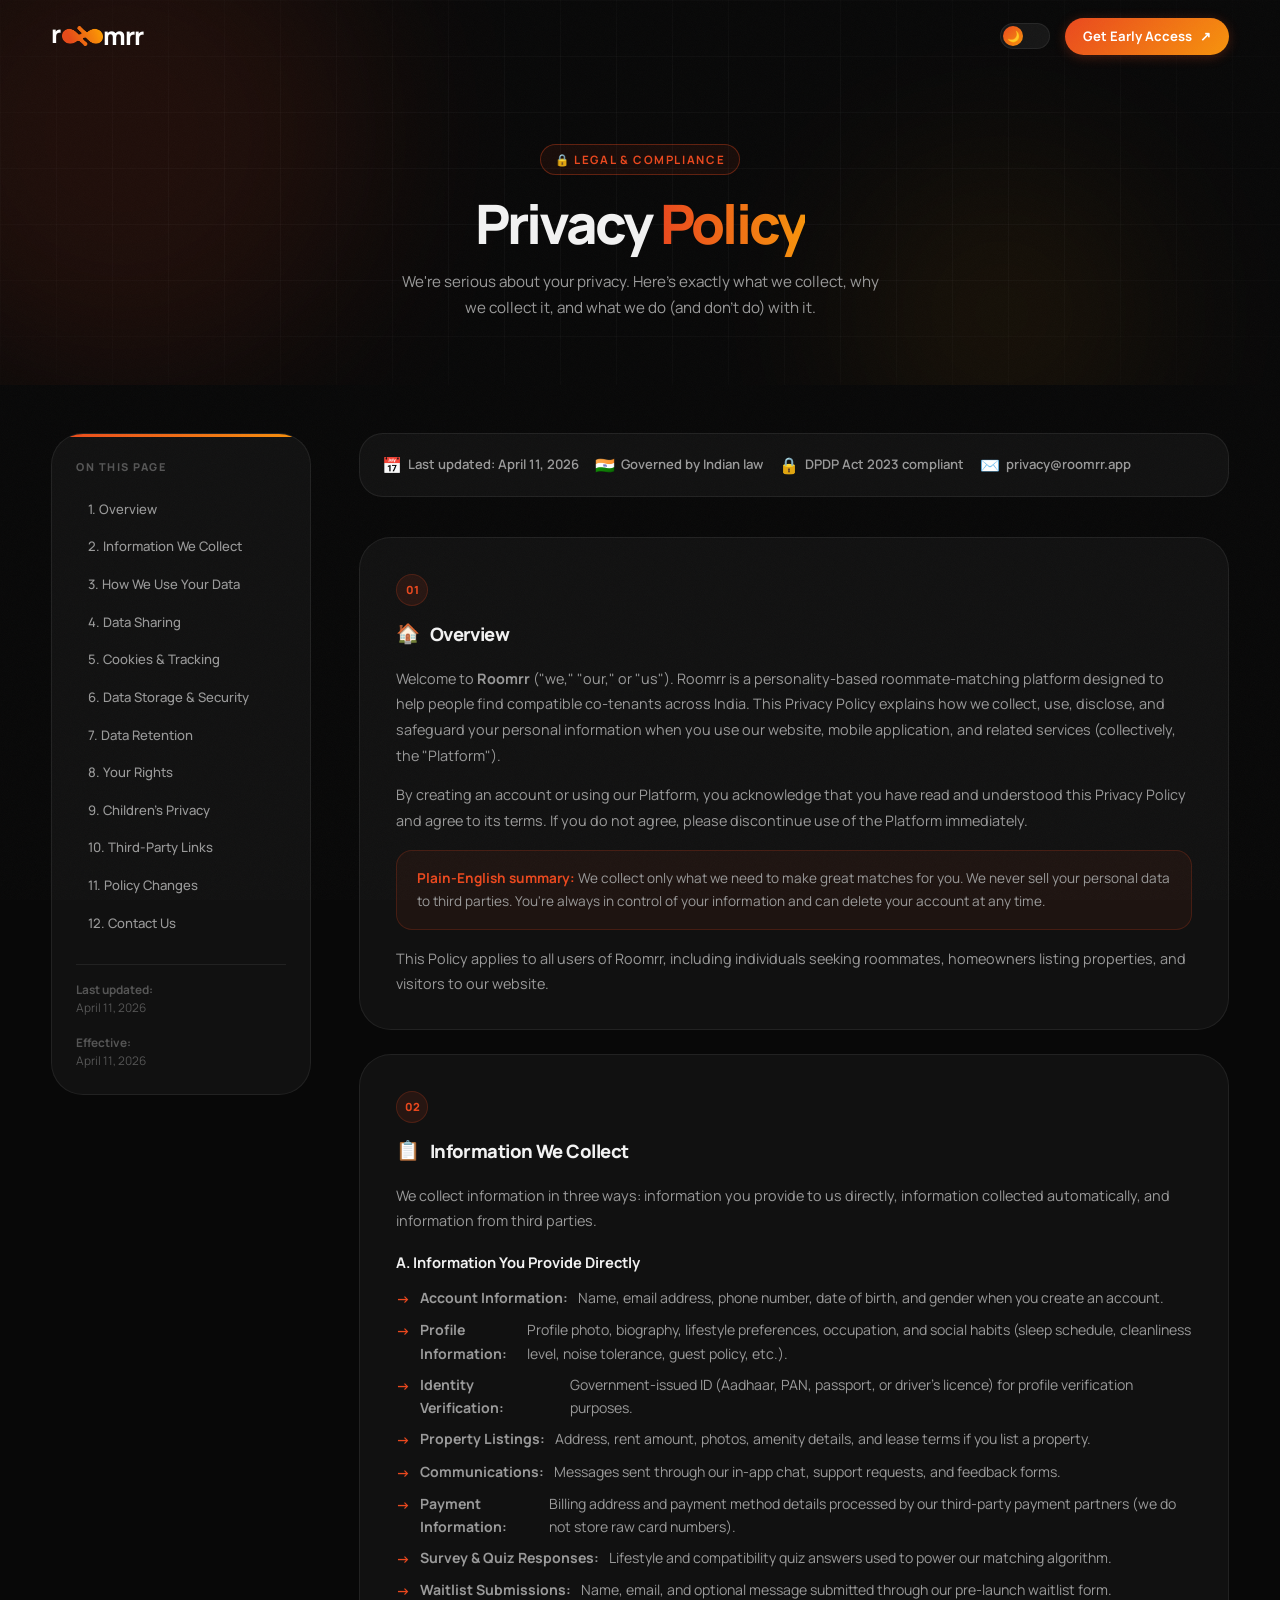
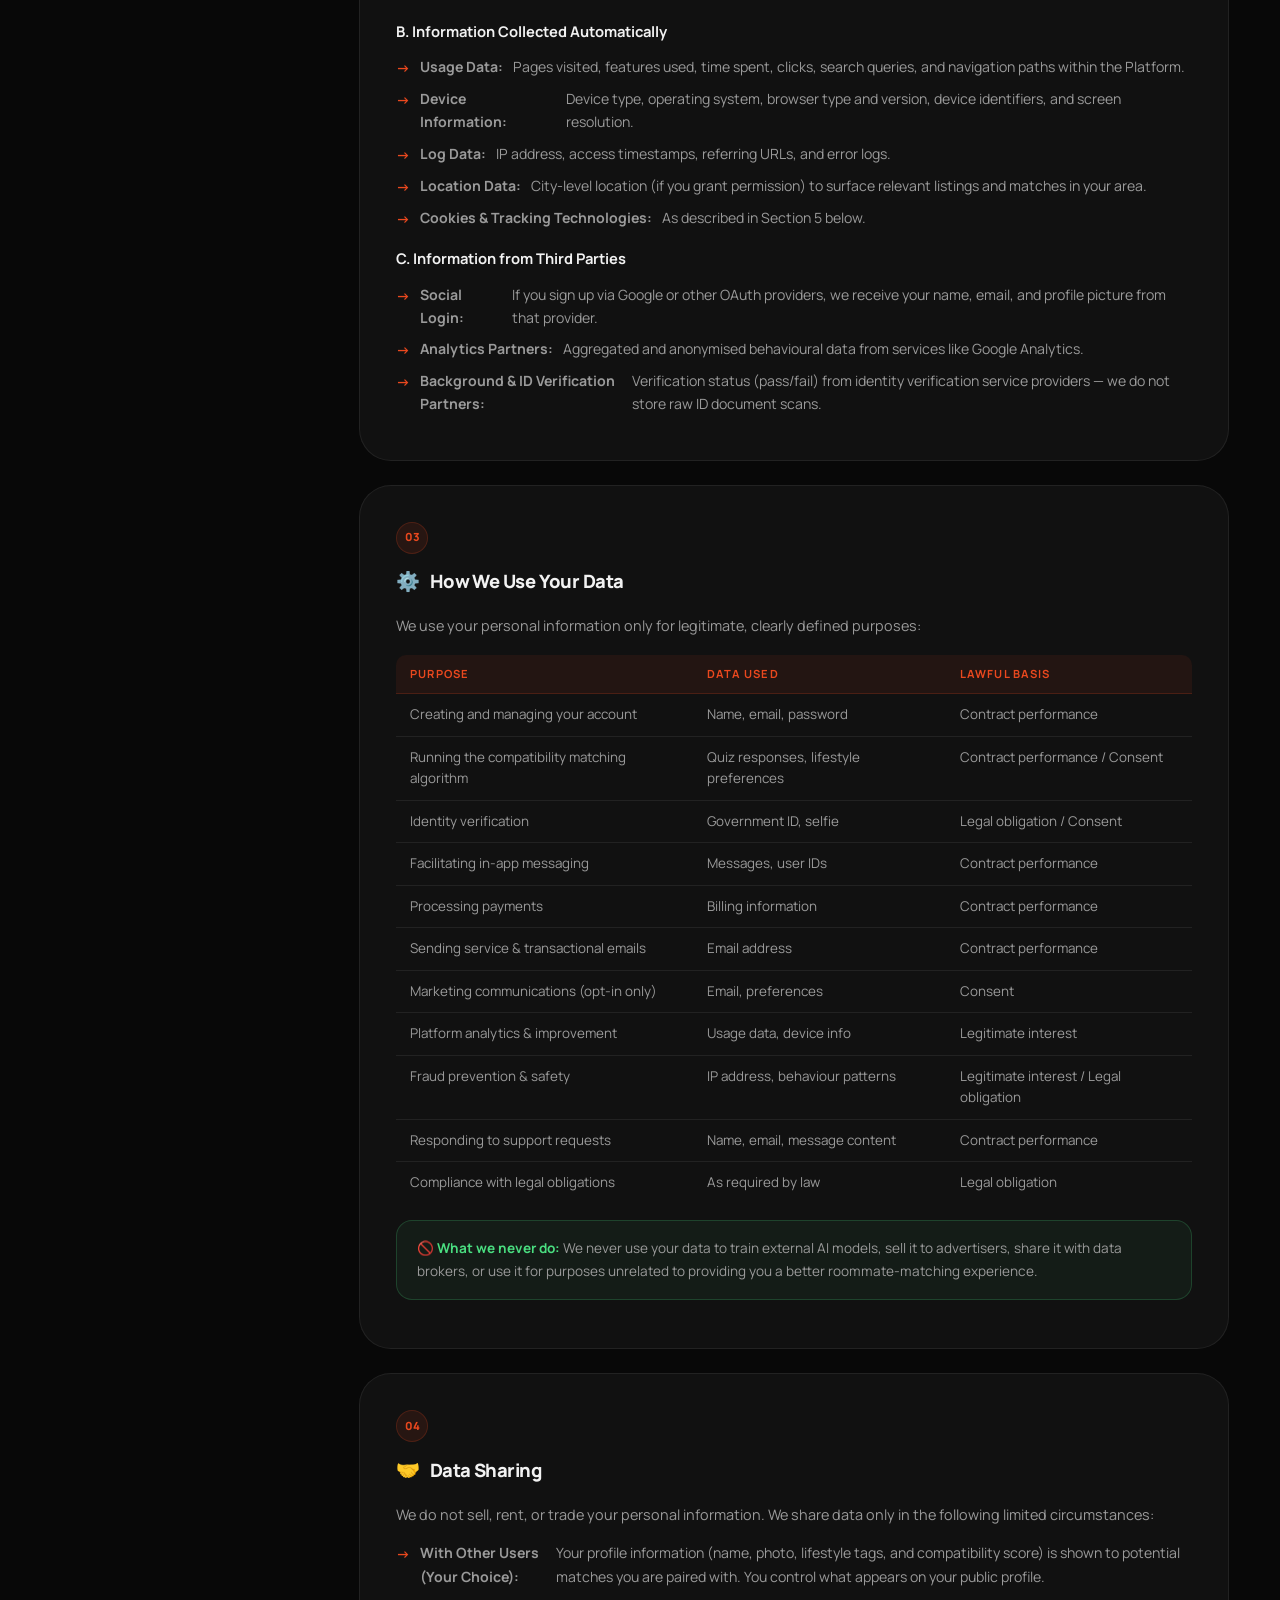
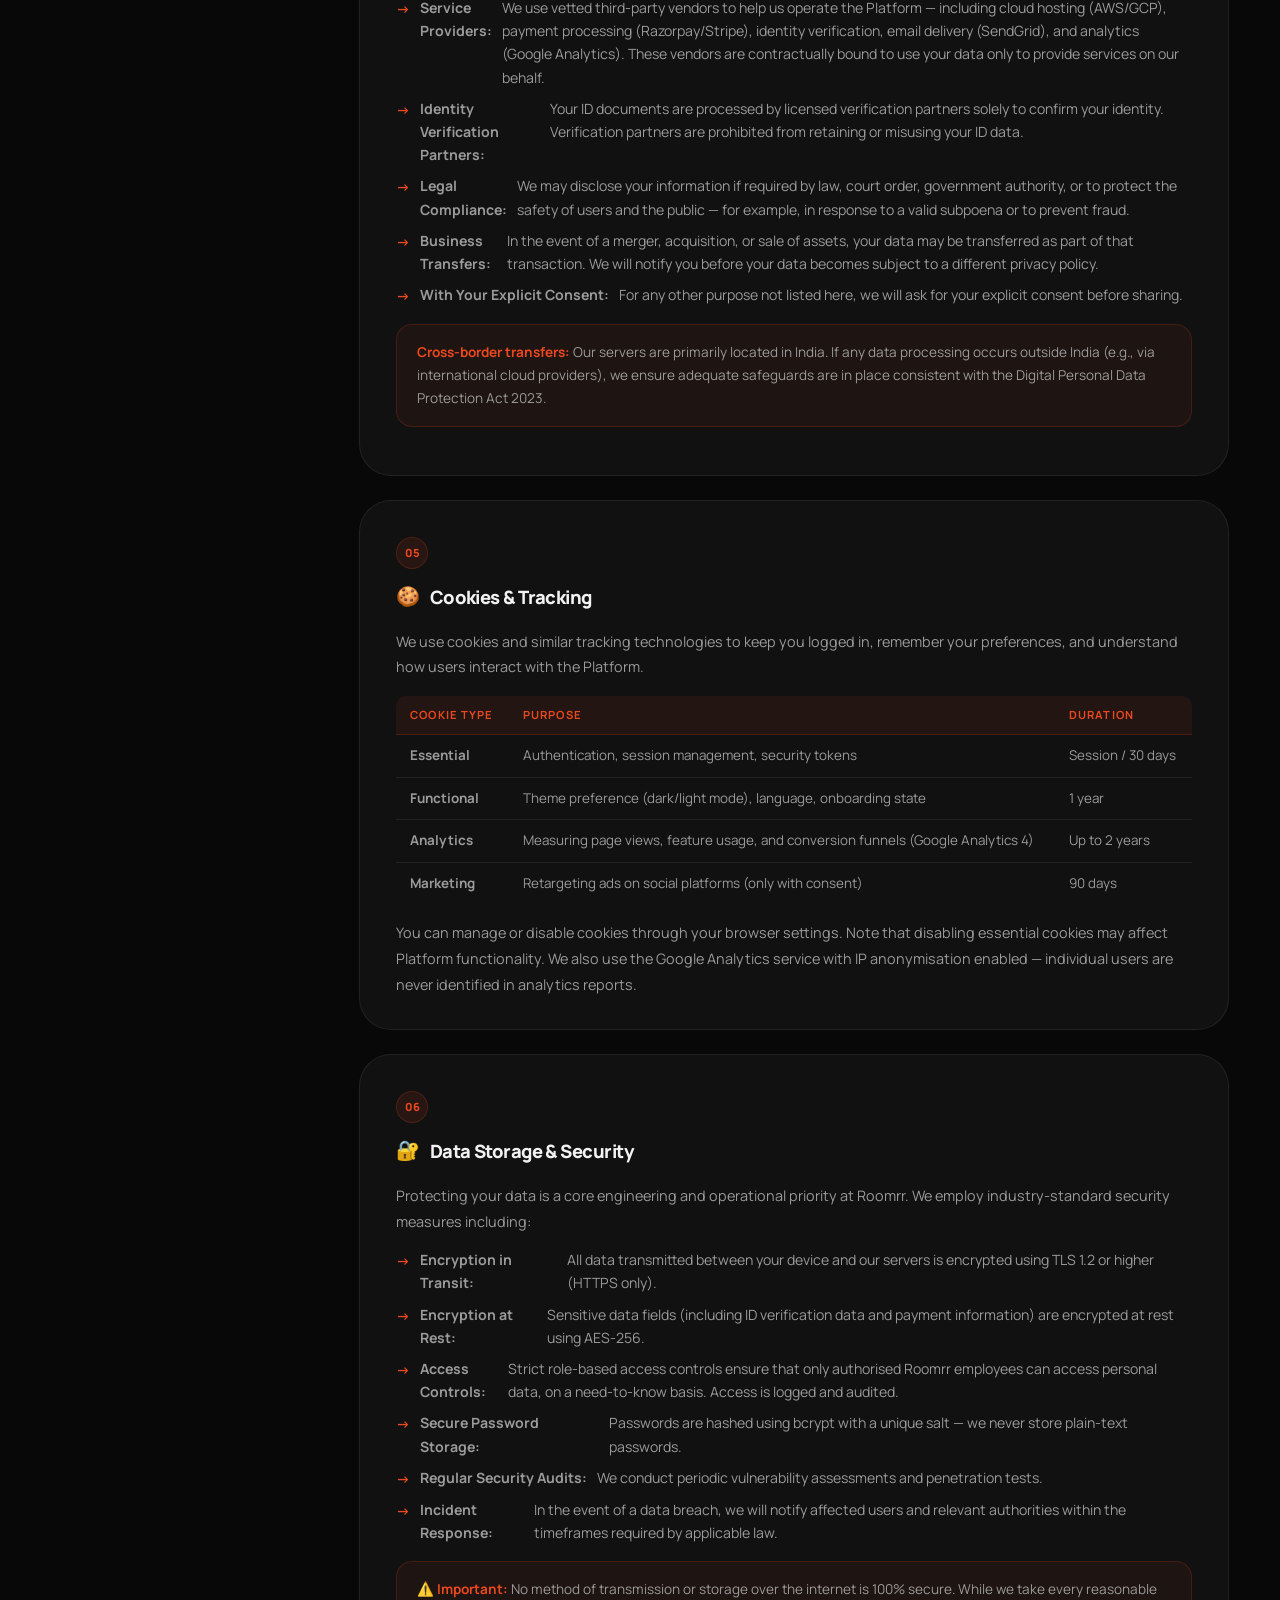
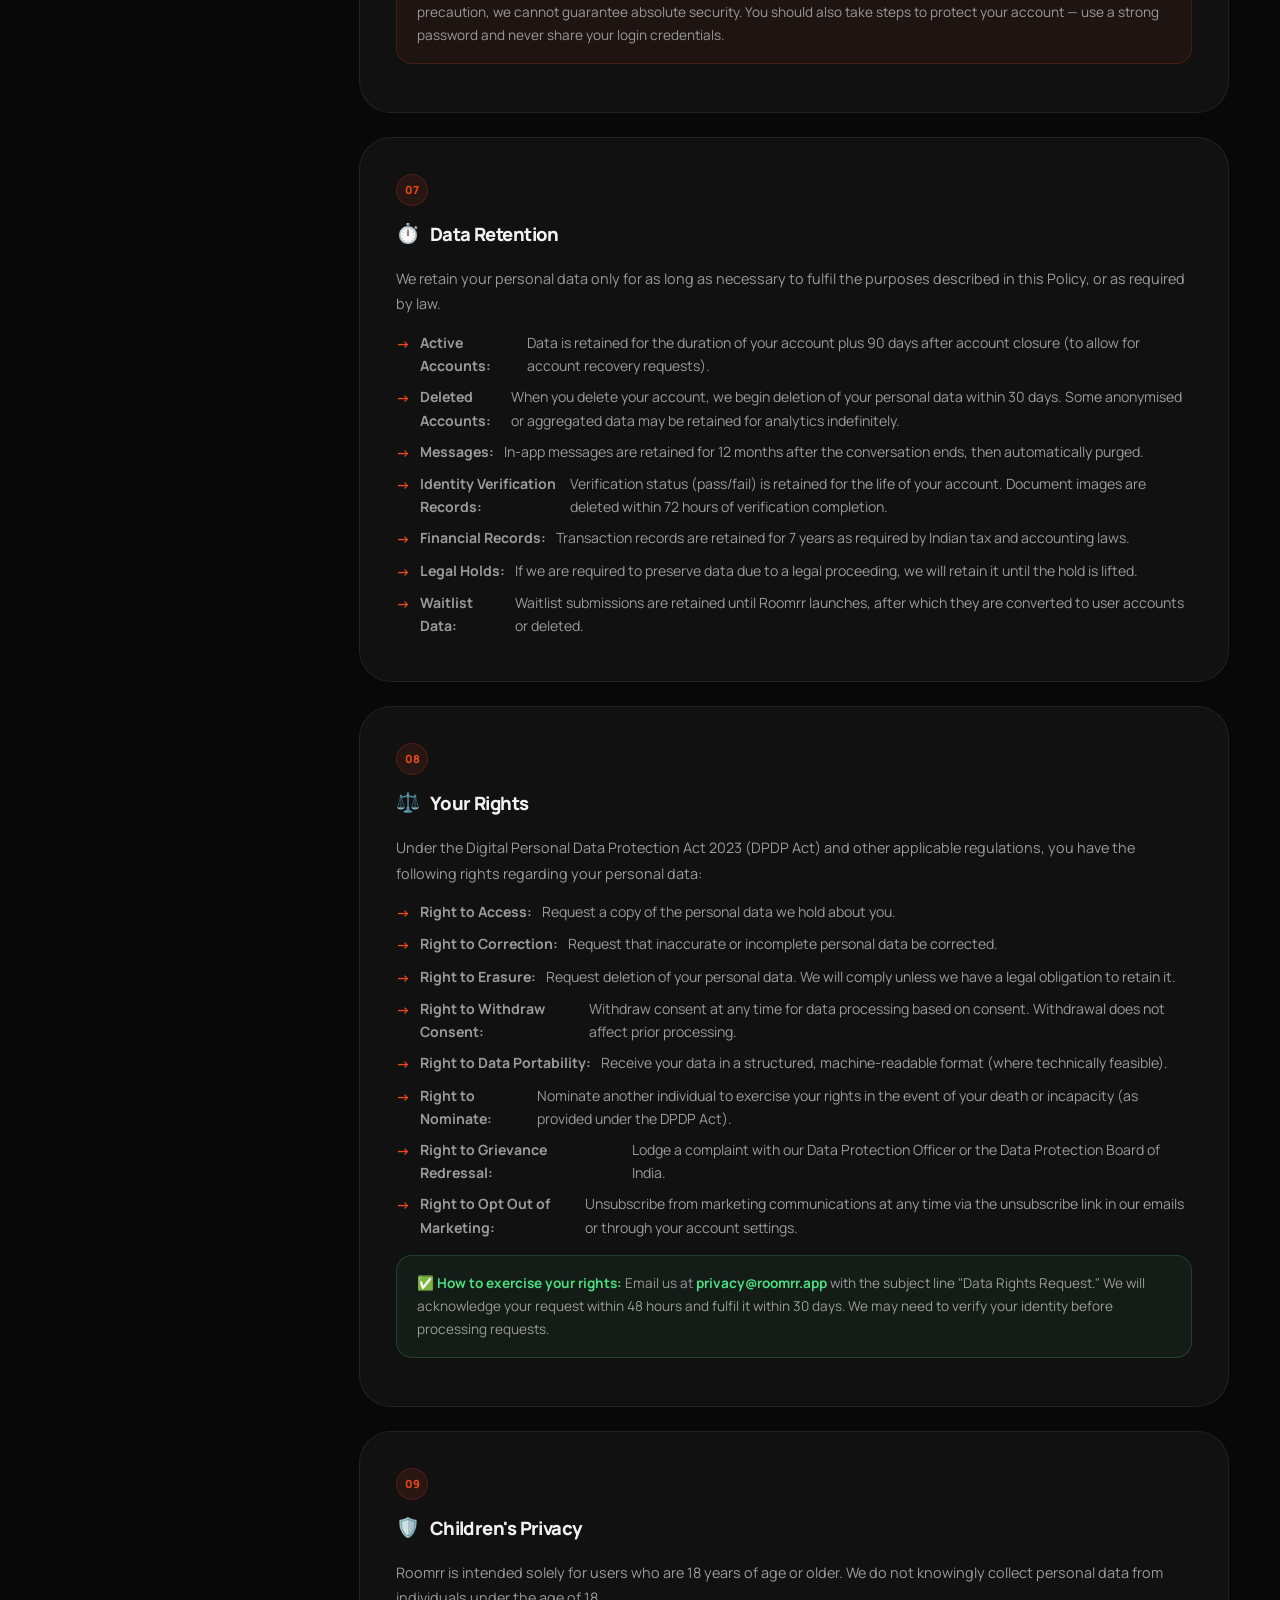
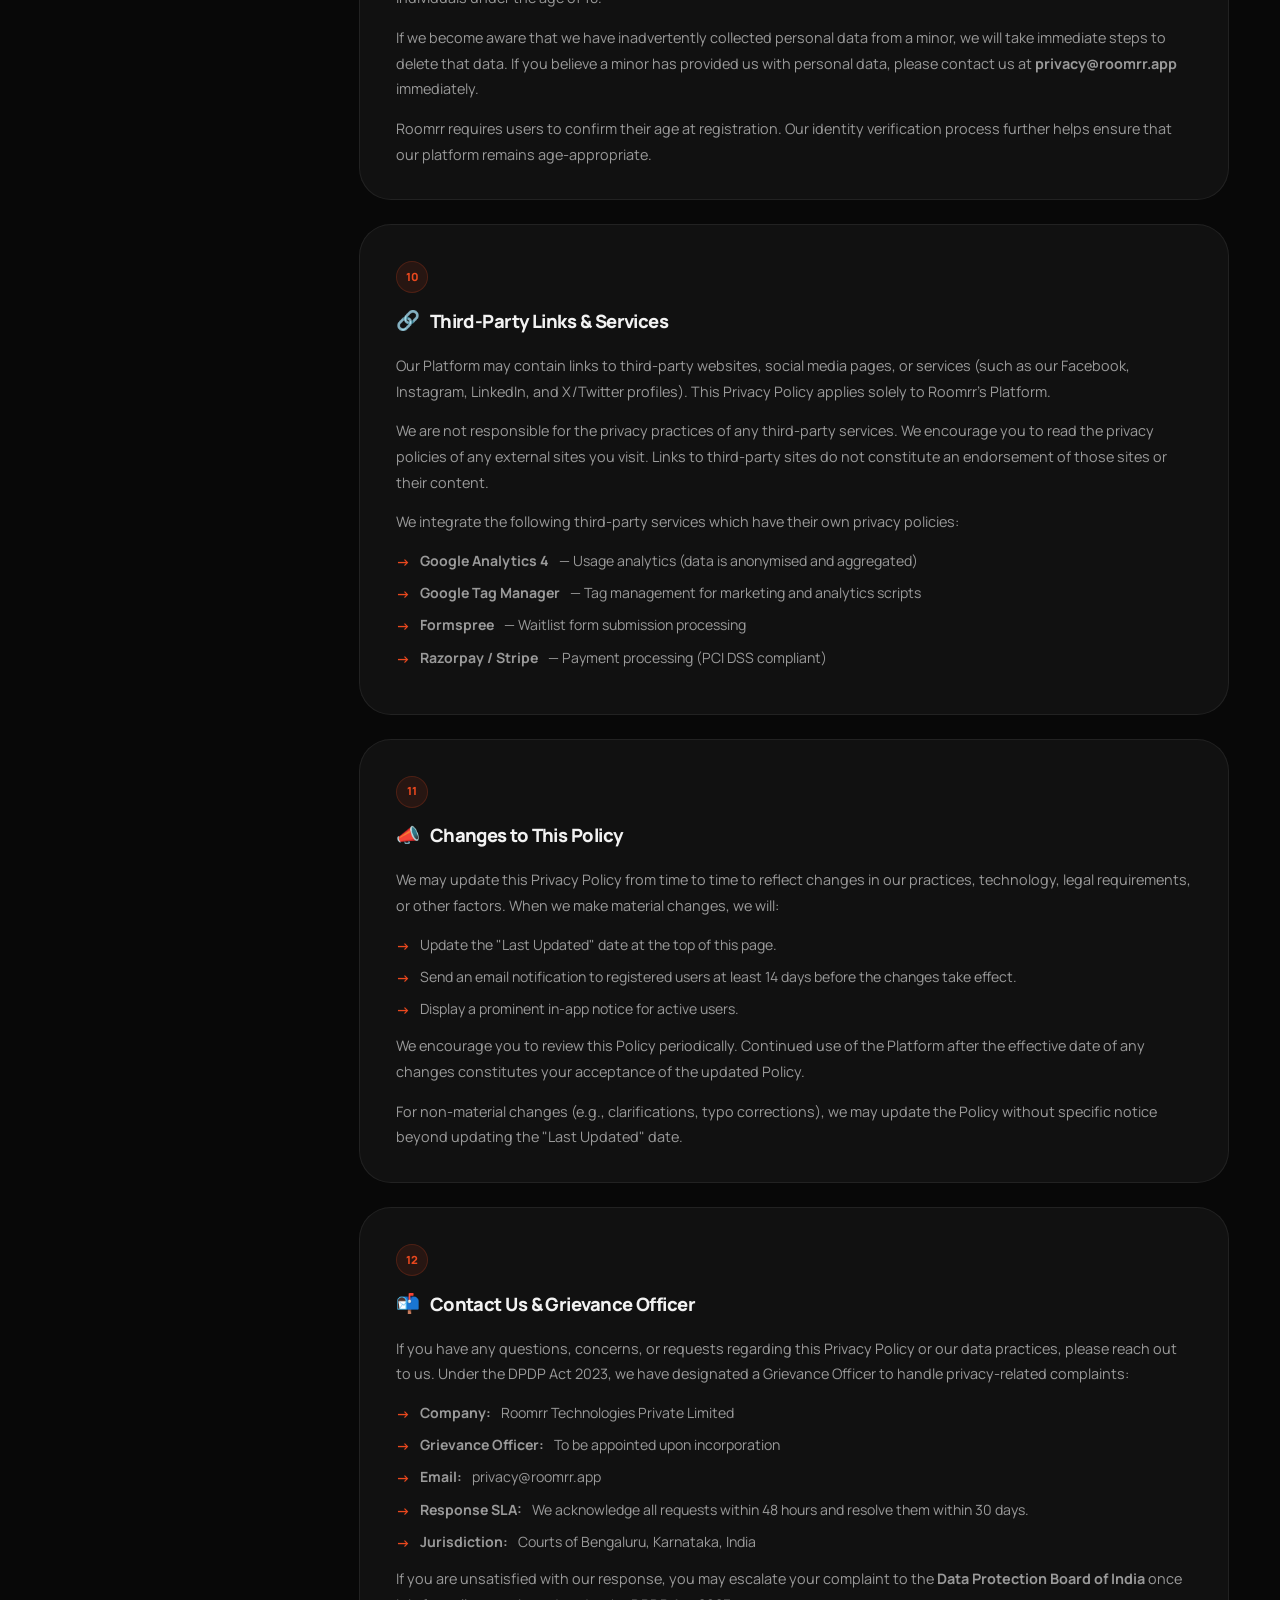
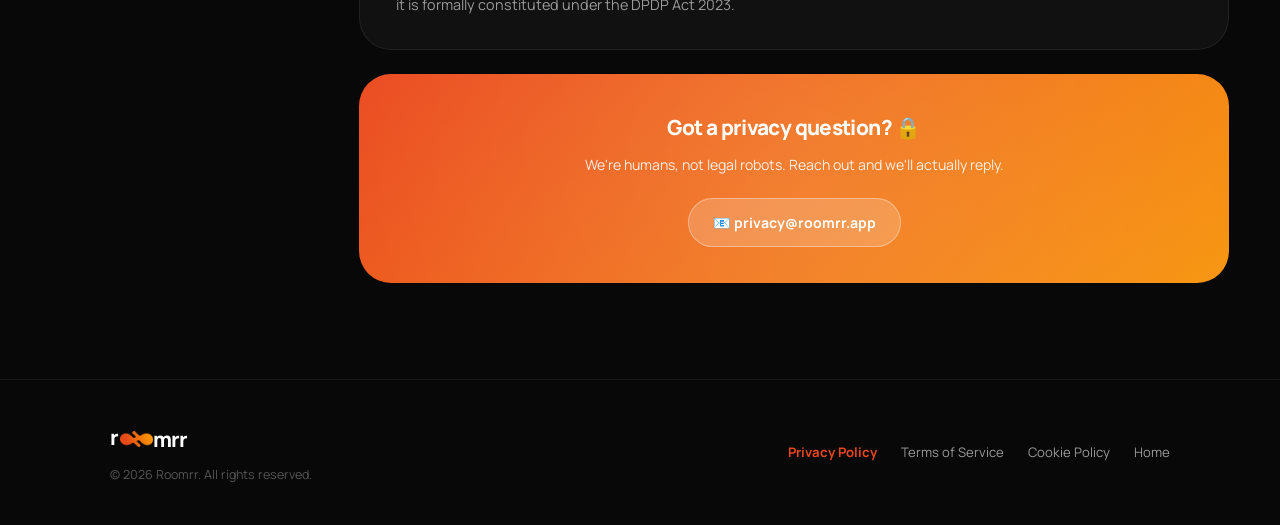
==== privacy_policy.html @ d9765a83 "Added roomrr and added privacy policy" ====
<!DOCTYPE html>
<html lang="en" data-theme="dark">

<head>
  <meta charset="UTF-8" />
  <meta name="viewport" content="width=device-width, initial-scale=1.0" />
  <title>Privacy Policy — Roomrr</title>
  <meta name="description" content="Roomrr's Privacy Policy — how we collect, use, and protect your data." />
  <style>
    @import url('https://fonts.googleapis.com/css2?family=Manrope:wght@200..800&display=swap');

    :root {
      --orange: #ea481e;
      --yellow: #f7940c;
      --black: #010101;
      --green: #4ade80;
      --red: #ef4444;
      --grad-brand: linear-gradient(135deg, var(--orange), var(--yellow));
      --grad-brand-text: linear-gradient(90deg, var(--orange), var(--yellow));
      --radius-sm: 10px;
      --radius-md: 16px;
      --radius-lg: 24px;
      --radius-xl: 32px;
      --radius-full: 9999px;
      --transition: 0.28s cubic-bezier(0.4, 0, 0.2, 1);
      --transition-spring: 0.5s cubic-bezier(0.34, 1.56, 0.64, 1);
      --font: 'Manrope', sans-serif;
    }

    [data-theme="dark"] {
      --bg: #080808;
      --bg-2: #0e0e0e;
      --bg-3: #161616;
      --bg-card: #111111;
      --border: rgba(255,255,255,0.07);
      --border-hover: rgba(255,255,255,0.16);
      --text: #f2f2f2;
      --text-2: #9a9a9a;
      --text-3: #555555;
      --nav-bg: rgba(8,8,8,0.88);
      --glow-orange: rgba(234,72,30,0.28);
    }

    [data-theme="light"] {
      --bg: #f9f8f6;
      --bg-2: #f3f2ef;
      --bg-3: #eceae5;
      --bg-card: #ffffff;
      --border: rgba(0,0,0,0.07);
      --border-hover: rgba(0,0,0,0.18);
      --text: #0a0a0a;
      --text-2: #5a5a5a;
      --text-3: #999999;
      --nav-bg: rgba(249,248,246,0.92);
      --glow-orange: rgba(234,72,30,0.12);
    }

    *, *::before, *::after { box-sizing: border-box; margin: 0; padding: 0; }
    html { scroll-behavior: smooth; font-size: 16px; }

    body {
      font-family: var(--font);
      background: var(--bg);
      color: var(--text);
      line-height: 1.65;
      overflow-x: hidden;
      transition: background 0.55s, color 0.55s;
    }

    a { text-decoration: none; color: inherit; }
    ul { list-style: none; }

    /* NOISE */
    .noise-overlay {
      position: fixed; inset: 0; z-index: 99999; pointer-events: none; opacity: 0.028;
      background-image: url("data:image/svg+xml,%3Csvg viewBox='0 0 256 256' xmlns='http://www.w3.org/2000/svg'%3E%3Cfilter id='noise'%3E%3CfeTurbulence type='fractalNoise' baseFrequency='0.85' numOctaves='4' stitchTiles='stitch'/%3E%3C/filter%3E%3Crect width='100%25' height='100%25' filter='url(%23noise)'/%3E%3C/svg%3E");
      background-size: 180px 180px;
    }

    /* SCROLL PROGRESS */
    .scroll-progress {
      position: fixed; top: 0; left: 0; height: 2.5px; width: 0%;
      background: var(--grad-brand); z-index: 99998; border-radius: 0 2px 2px 0;
      transition: width 0.08s linear; box-shadow: 0 0 8px var(--orange);
    }

    /* NAV */
    .navbar {
      position: fixed; top: 0; left: 0; right: 0; z-index: 1000;
      padding: 1.1rem 0;
      transition: background var(--transition), backdrop-filter var(--transition), box-shadow var(--transition), padding var(--transition);
    }
    .navbar.scrolled {
      background: var(--nav-bg);
      backdrop-filter: blur(24px) saturate(180%);
      -webkit-backdrop-filter: blur(24px) saturate(180%);
      box-shadow: 0 1px 0 var(--border);
      padding: 0.7rem 0;
    }
    .nav-inner {
      width: min(1200px, 92%); margin: 0 auto;
      display: flex; align-items: center; gap: 2rem;
    }
    .nav-logo {
      display: inline-flex; align-items: center; gap: 0;
      text-decoration: none; margin-right: auto;
    }
    .logo-letter {
      font-family: var(--font); font-size: 1.55rem; font-weight: 800;
      letter-spacing: -0.04em; color: #ffffff; line-height: 1;
    }
    [data-theme="light"] .logo-letter { color: var(--black); }
    .logo-img { height: 1.25rem; width: auto; display: block; object-fit: contain; margin-top: -1px; }

    .nav-actions { display: flex; align-items: center; gap: 0.9rem; }

    .theme-toggle { position: relative; cursor: pointer; }
    .theme-toggle input { position: absolute; opacity: 0; width: 0; height: 0; }
    .toggle-track {
      display: flex; align-items: center; width: 50px; height: 26px;
      background: var(--bg-3); border: 1px solid var(--border);
      border-radius: var(--radius-full); padding: 2px; cursor: pointer;
      transition: background var(--transition);
    }
    .toggle-thumb {
      width: 20px; height: 20px; background: var(--grad-brand); border-radius: 50%;
      display: flex; align-items: center; justify-content: center;
      font-size: 0.65rem; transition: transform var(--transition-spring);
      position: relative; overflow: hidden;
    }
    .toggle-icon { position: absolute; transition: opacity var(--transition), transform var(--transition); }
    .toggle-icon.moon { opacity: 1; transform: scale(1); }
    .toggle-icon.sun { opacity: 0; transform: scale(0.5); }
    input:checked ~ .toggle-track .toggle-thumb { transform: translateX(24px); }
    input:checked ~ .toggle-track .toggle-icon.moon { opacity: 0; transform: scale(0.5); }
    input:checked ~ .toggle-track .toggle-icon.sun { opacity: 1; transform: scale(1); }

    .btn {
      display: inline-flex; align-items: center; gap: 8px;
      font-family: var(--font); font-size: 0.82rem; font-weight: 700;
      padding: 8px 18px; border-radius: var(--radius-full); border: none; outline: none;
      transition: transform var(--transition-spring), box-shadow var(--transition);
      white-space: nowrap; cursor: pointer;
    }
    .btn-primary {
      background: var(--grad-brand); color: #fff;
      box-shadow: 0 2px 12px var(--glow-orange);
    }
    .btn-primary:hover { transform: translateY(-1px); box-shadow: 0 4px 20px var(--glow-orange); }

    /* HERO BANNER */
    .policy-hero {
      min-height: 260px;
      display: flex; flex-direction: column; align-items: center; justify-content: center;
      text-align: center; padding: 9rem 5% 4rem;
      position: relative; overflow: hidden;
    }
    .policy-hero-bg {
      position: absolute; inset: 0; pointer-events: none; z-index: 0;
    }
    .mesh-blob {
      position: absolute; border-radius: 50%; filter: blur(90px);
    }
    .blob-1 {
      width: 500px; height: 500px; background: var(--orange); opacity: 0.1;
      top: -30%; left: -10%; animation: blobPulse 9s ease-in-out infinite;
    }
    .blob-2 {
      width: 300px; height: 300px; background: var(--yellow); opacity: 0.07;
      bottom: -20%; right: 10%; animation: blobPulse 11s ease-in-out infinite reverse;
    }
    .grid-overlay {
      position: absolute; inset: 0;
      background-image: linear-gradient(var(--border) 1px, transparent 1px),
                        linear-gradient(90deg, var(--border) 1px, transparent 1px);
      background-size: 56px 56px; opacity: 0.4;
      mask-image: radial-gradient(ellipse 80% 80% at 50% 50%, black 40%, transparent 100%);
    }
    @keyframes blobPulse {
      0%,100% { transform: scale(1) translate(0,0); }
      35% { transform: scale(1.08) translate(18px,-18px); }
      68% { transform: scale(0.94) translate(-12px,14px); }
    }
    .policy-hero-label {
      display: inline-flex; align-items: center; gap: 6px;
      font-size: 0.72rem; font-weight: 700; text-transform: uppercase; letter-spacing: 0.14em;
      color: var(--orange); border: 1px solid rgba(234,72,30,0.35);
      background: rgba(234,72,30,0.07); padding: 5px 14px;
      border-radius: var(--radius-full); margin-bottom: 1.2rem;
      position: relative; z-index: 1;
      animation: fadeUp 0.6s ease both;
    }
    .policy-hero h1 {
      font-size: clamp(2rem, 5vw, 3.4rem); font-weight: 800;
      letter-spacing: -0.05em; line-height: 1.08;
      position: relative; z-index: 1;
      animation: fadeUp 0.6s 0.1s ease both;
    }
    .gradient-text {
      background: var(--grad-brand-text);
      -webkit-background-clip: text; -webkit-text-fill-color: transparent; background-clip: text;
    }
    .policy-hero p {
      font-size: 0.95rem; color: var(--text-2); margin-top: 1rem; max-width: 480px;
      line-height: 1.7; position: relative; z-index: 1;
      animation: fadeUp 0.6s 0.2s ease both;
    }
    @keyframes fadeUp {
      from { opacity: 0; transform: translateY(24px); }
      to { opacity: 1; transform: translateY(0); }
    }

    /* MAIN LAYOUT */
    .policy-layout {
      width: min(1200px, 92%); margin: 0 auto;
      display: grid; grid-template-columns: 260px 1fr; gap: 3rem;
      padding: 3rem 0 6rem; align-items: start;
    }

    /* SIDEBAR TOC */
    .toc {
      position: sticky; top: 100px;
      background: var(--bg-card); border: 1px solid var(--border);
      border-radius: var(--radius-xl); padding: 24px;
      overflow: hidden;
    }
    .toc::before {
      content: ''; position: absolute; top: 0; left: 0; right: 0; height: 3px;
      background: var(--grad-brand);
    }
    .toc-title {
      font-size: 0.68rem; font-weight: 800; text-transform: uppercase;
      letter-spacing: 0.14em; color: var(--text-3); margin-bottom: 1rem;
    }
    .toc ul { display: flex; flex-direction: column; gap: 2px; }
    .toc a {
      display: block; font-size: 0.82rem; font-weight: 500; color: var(--text-2);
      padding: 7px 10px; border-radius: var(--radius-sm);
      transition: background var(--transition), color var(--transition), padding-left var(--transition);
      border-left: 2px solid transparent;
    }
    .toc a:hover, .toc a.active {
      background: rgba(234,72,30,0.07); color: var(--orange);
      border-left-color: var(--orange); padding-left: 14px;
    }
    .toc-footer {
      margin-top: 1.4rem; padding-top: 1rem; border-top: 1px solid var(--border);
      font-size: 0.74rem; color: var(--text-3); line-height: 1.5;
    }

    /* CONTENT AREA */
    .policy-content { min-width: 0; }

    /* Info Bar */
    .info-bar {
      display: flex; flex-wrap: wrap; gap: 1rem;
      background: var(--bg-card); border: 1px solid var(--border);
      border-radius: var(--radius-lg); padding: 18px 22px;
      margin-bottom: 2.5rem; font-size: 0.82rem; color: var(--text-2);
    }
    .info-chip {
      display: flex; align-items: center; gap: 6px; font-weight: 600;
    }
    .info-chip span:first-child { font-size: 1rem; }

    /* Sections */
    .policy-section {
      background: var(--bg-card); border: 1px solid var(--border);
      border-radius: var(--radius-xl); padding: 36px 36px 32px;
      margin-bottom: 1.5rem; position: relative; overflow: hidden;
      transition: border-color var(--transition), box-shadow var(--transition);
    }
    .policy-section:hover {
      border-color: var(--border-hover);
      box-shadow: 0 8px 32px rgba(0,0,0,0.1);
    }
    .policy-section::before {
      content: ''; position: absolute; top: 0; left: 0; width: 3px; bottom: 0;
      background: var(--grad-brand); border-radius: 0 2px 2px 0; opacity: 0;
      transition: opacity var(--transition);
    }
    .policy-section:hover::before { opacity: 1; }

    .section-num {
      display: inline-flex; align-items: center; justify-content: center;
      width: 32px; height: 32px; border-radius: 50%;
      background: rgba(234,72,30,0.1); border: 1px solid rgba(234,72,30,0.2);
      font-size: 0.7rem; font-weight: 800; color: var(--orange);
      margin-bottom: 12px;
    }
    .policy-section h2 {
      font-size: 1.15rem; font-weight: 800; letter-spacing: -0.03em;
      margin-bottom: 16px; display: flex; align-items: center; gap: 10px;
    }
    .section-icon { font-size: 1.2rem; }

    .policy-section p {
      font-size: 0.9rem; color: var(--text-2); line-height: 1.78; margin-bottom: 14px;
    }
    .policy-section p:last-child { margin-bottom: 0; }

    .policy-list {
      list-style: none; display: flex; flex-direction: column; gap: 8px;
      margin: 12px 0; padding-left: 0;
    }
    .policy-list li {
      display: flex; align-items: flex-start; gap: 10px;
      font-size: 0.88rem; color: var(--text-2); line-height: 1.65;
    }
    .policy-list li::before {
      content: '→'; color: var(--orange); font-weight: 700;
      flex-shrink: 0; margin-top: 1px;
    }

    .highlight-box {
      background: rgba(234,72,30,0.06); border: 1px solid rgba(234,72,30,0.2);
      border-radius: var(--radius-md); padding: 16px 20px;
      margin: 16px 0; font-size: 0.85rem; color: var(--text-2); line-height: 1.7;
    }
    .highlight-box strong { color: var(--orange); }

    .green-box {
      background: rgba(74,222,128,0.05); border: 1px solid rgba(74,222,128,0.2);
      border-radius: var(--radius-md); padding: 16px 20px;
      margin: 16px 0; font-size: 0.85rem; color: var(--text-2); line-height: 1.7;
    }
    .green-box strong { color: var(--green); }

    .policy-table {
      width: 100%; border-collapse: collapse; margin: 16px 0;
      font-size: 0.84rem;
    }
    .policy-table th {
      background: rgba(234,72,30,0.08); color: var(--orange);
      font-size: 0.7rem; font-weight: 700; text-transform: uppercase;
      letter-spacing: 0.1em; padding: 10px 14px; text-align: left;
      border-bottom: 1px solid rgba(234,72,30,0.2);
    }
    .policy-table th:first-child { border-radius: var(--radius-sm) 0 0 0; }
    .policy-table th:last-child { border-radius: 0 var(--radius-sm) 0 0; }
    .policy-table td {
      padding: 10px 14px; border-bottom: 1px solid var(--border);
      color: var(--text-2); vertical-align: top; line-height: 1.6;
    }
    .policy-table tr:last-child td { border-bottom: none; }
    .policy-table tr:hover td { background: rgba(255,255,255,0.02); }

    /* Contact Card */
    .contact-card {
      background: var(--grad-brand); border-radius: var(--radius-xl);
      padding: 36px; text-align: center; color: #fff; margin-top: 1.5rem;
      position: relative; overflow: hidden;
    }
    .contact-card::before {
      content: ''; position: absolute; inset: -40%;
      background: radial-gradient(circle, rgba(255,255,255,0.12), transparent 70%);
      pointer-events: none;
    }
    .contact-card h3 {
      font-size: 1.3rem; font-weight: 800; letter-spacing: -0.03em;
      margin-bottom: 8px; position: relative; z-index: 1;
    }
    .contact-card p {
      font-size: 0.88rem; opacity: 0.88; margin-bottom: 1.4rem;
      position: relative; z-index: 1;
    }
    .contact-card a {
      display: inline-flex; align-items: center; gap: 8px;
      background: rgba(255,255,255,0.18); border: 1.5px solid rgba(255,255,255,0.35);
      color: #fff; font-weight: 700; font-size: 0.88rem;
      padding: 12px 24px; border-radius: var(--radius-full);
      transition: background var(--transition), transform var(--transition-spring);
      position: relative; z-index: 1;
    }
    .contact-card a:hover { background: rgba(255,255,255,0.28); transform: translateY(-2px); }

    /* FOOTER */
    .footer {
      background: var(--bg); border-top: 1px solid var(--border);
      padding: 2.5rem 5%;
    }
    .footer-inner {
      width: min(1200px, 92%); margin: 0 auto;
      display: flex; justify-content: space-between; align-items: center;
      flex-wrap: wrap; gap: 1rem;
    }
    .footer-logo-wrap { display: flex; align-items: center; gap: 0; }
    .footer-logo-letter {
      font-family: var(--font); font-size: 1.3rem; font-weight: 800;
      letter-spacing: -0.04em; color: #fff;
    }
    [data-theme="light"] .footer-logo-letter { color: var(--black); }
    .footer-logo-img { height: 1rem; width: auto; display: block; object-fit: contain; margin-top: -1px; }
    .footer-copy { font-size: 0.78rem; color: var(--text-3); }
    .footer-links-row { display: flex; gap: 1.5rem; }
    .footer-links-row a { font-size: 0.82rem; color: var(--text-2); transition: color var(--transition); }
    .footer-links-row a:hover { color: var(--orange); }
    .footer-links-row a.active { color: var(--orange); font-weight: 700; }

    /* BACK TO TOP */
    .back-to-top {
      position: fixed; bottom: 2rem; right: 2rem; width: 48px; height: 48px;
      border-radius: 50%; background: var(--grad-brand); color: #fff; border: none;
      display: flex; align-items: center; justify-content: center;
      box-shadow: 0 4px 20px rgba(234,72,30,0.28); z-index: 9000; cursor: pointer;
      opacity: 0; visibility: hidden; transform: translateY(12px);
      transition: opacity 0.28s, visibility 0.28s, transform 0.5s cubic-bezier(0.34,1.56,0.64,1), box-shadow 0.28s;
    }
    .back-to-top.visible { opacity: 1; visibility: visible; transform: translateY(0); }
    .back-to-top:hover { box-shadow: 0 8px 32px rgba(234,72,30,0.4); transform: translateY(-3px); }

    /* RESPONSIVE */
    @media (max-width: 900px) {
      .policy-layout { grid-template-columns: 1fr; }
      .toc { position: static; }
    }
    @media (max-width: 600px) {
      .policy-section { padding: 24px 20px; }
      .policy-hero { padding: 8rem 5% 3rem; }
      .footer-inner { flex-direction: column; align-items: flex-start; gap: 0.7rem; }
      .footer-links-row { flex-wrap: wrap; gap: 1rem; }
    }
  </style>
</head>

<body>
  <div class="noise-overlay" aria-hidden="true"></div>
  <div class="scroll-progress" id="scrollProgress"></div>

  <!-- NAVBAR -->
  <nav class="navbar" id="navbar">
    <div class="nav-inner">
      <a href="index.html" class="nav-logo" aria-label="Roomrr home">
        <span class="logo-letter" style="margin-right:2px;margin-bottom:4px">r</span>
        <img src="logo.png" class="logo-img" alt="" aria-hidden="true" />
        <span class="logo-letter">mrr</span>
      </a>
      <div class="nav-actions">
        <label class="theme-toggle" aria-label="Toggle dark/light mode">
          <input type="checkbox" id="themeToggle" />
          <span class="toggle-track">
            <span class="toggle-thumb">
              <span class="toggle-icon moon">🌙</span>
              <span class="toggle-icon sun">☀️</span>
            </span>
          </span>
        </label>
        <a href="index.html#waitlist" class="btn btn-primary">
          <span>Get Early Access</span>
          <span>↗</span>
        </a>
      </div>
    </div>
  </nav>

  <!-- HERO -->
  <section class="policy-hero">
    <div class="policy-hero-bg">
      <div class="mesh-blob blob-1"></div>
      <div class="mesh-blob blob-2"></div>
      <div class="grid-overlay"></div>
    </div>
    <div class="policy-hero-label">🔒 Legal &amp; Compliance</div>
    <h1>Privacy <span class="gradient-text">Policy</span></h1>
    <p>We're serious about your privacy. Here's exactly what we collect, why we collect it, and what we do (and don't do) with it.</p>
  </section>

  <!-- MAIN -->
  <main class="policy-layout">

    <!-- SIDEBAR TOC -->
    <aside class="toc" aria-label="Table of contents">
      <div class="toc-title">On this page</div>
      <ul>
        <li><a href="#overview" class="toc-link">1. Overview</a></li>
        <li><a href="#information-collected" class="toc-link">2. Information We Collect</a></li>
        <li><a href="#how-we-use" class="toc-link">3. How We Use Your Data</a></li>
        <li><a href="#data-sharing" class="toc-link">4. Data Sharing</a></li>
        <li><a href="#cookies" class="toc-link">5. Cookies &amp; Tracking</a></li>
        <li><a href="#data-storage" class="toc-link">6. Data Storage &amp; Security</a></li>
        <li><a href="#retention" class="toc-link">7. Data Retention</a></li>
        <li><a href="#your-rights" class="toc-link">8. Your Rights</a></li>
        <li><a href="#children" class="toc-link">9. Children's Privacy</a></li>
        <li><a href="#third-party" class="toc-link">10. Third-Party Links</a></li>
        <li><a href="#changes" class="toc-link">11. Policy Changes</a></li>
        <li><a href="#contact" class="toc-link">12. Contact Us</a></li>
      </ul>
      <div class="toc-footer">
        <strong>Last updated:</strong><br />April 11, 2026<br /><br />
        <strong>Effective:</strong><br />April 11, 2026
      </div>
    </aside>

    <!-- CONTENT -->
    <div class="policy-content">

      <!-- INFO BAR -->
      <div class="info-bar">
        <div class="info-chip"><span>📅</span><span>Last updated: April 11, 2026</span></div>
        <div class="info-chip"><span>🇮🇳</span><span>Governed by Indian law</span></div>
        <div class="info-chip"><span>🔒</span><span>DPDP Act 2023 compliant</span></div>
        <div class="info-chip"><span>✉️</span><span>privacy@roomrr.app</span></div>
      </div>

      <!-- 1. OVERVIEW -->
      <section class="policy-section" id="overview">
        <div class="section-num">01</div>
        <h2><span class="section-icon">🏠</span> Overview</h2>
        <p>Welcome to <strong>Roomrr</strong> ("we," "our," or "us"). Roomrr is a personality-based roommate-matching platform designed to help people find compatible co-tenants across India. This Privacy Policy explains how we collect, use, disclose, and safeguard your personal information when you use our website, mobile application, and related services (collectively, the "Platform").</p>
        <p>By creating an account or using our Platform, you acknowledge that you have read and understood this Privacy Policy and agree to its terms. If you do not agree, please discontinue use of the Platform immediately.</p>
        <div class="highlight-box">
          <strong>Plain-English summary:</strong> We collect only what we need to make great matches for you. We never sell your personal data to third parties. You're always in control of your information and can delete your account at any time.
        </div>
        <p>This Policy applies to all users of Roomrr, including individuals seeking roommates, homeowners listing properties, and visitors to our website.</p>
      </section>

      <!-- 2. INFORMATION WE COLLECT -->
      <section class="policy-section" id="information-collected">
        <div class="section-num">02</div>
        <h2><span class="section-icon">📋</span> Information We Collect</h2>
        <p>We collect information in three ways: information you provide to us directly, information collected automatically, and information from third parties.</p>

        <strong style="display:block;margin:16px 0 8px;font-size:0.92rem;">A. Information You Provide Directly</strong>
        <ul class="policy-list">
          <li><strong>Account Information:</strong> Name, email address, phone number, date of birth, and gender when you create an account.</li>
          <li><strong>Profile Information:</strong> Profile photo, biography, lifestyle preferences, occupation, and social habits (sleep schedule, cleanliness level, noise tolerance, guest policy, etc.).</li>
          <li><strong>Identity Verification:</strong> Government-issued ID (Aadhaar, PAN, passport, or driver's licence) for profile verification purposes.</li>
          <li><strong>Property Listings:</strong> Address, rent amount, photos, amenity details, and lease terms if you list a property.</li>
          <li><strong>Communications:</strong> Messages sent through our in-app chat, support requests, and feedback forms.</li>
          <li><strong>Payment Information:</strong> Billing address and payment method details processed by our third-party payment partners (we do not store raw card numbers).</li>
          <li><strong>Survey &amp; Quiz Responses:</strong> Lifestyle and compatibility quiz answers used to power our matching algorithm.</li>
          <li><strong>Waitlist Submissions:</strong> Name, email, and optional message submitted through our pre-launch waitlist form.</li>
        </ul>

        <strong style="display:block;margin:16px 0 8px;font-size:0.92rem;">B. Information Collected Automatically</strong>
        <ul class="policy-list">
          <li><strong>Usage Data:</strong> Pages visited, features used, time spent, clicks, search queries, and navigation paths within the Platform.</li>
          <li><strong>Device Information:</strong> Device type, operating system, browser type and version, device identifiers, and screen resolution.</li>
          <li><strong>Log Data:</strong> IP address, access timestamps, referring URLs, and error logs.</li>
          <li><strong>Location Data:</strong> City-level location (if you grant permission) to surface relevant listings and matches in your area.</li>
          <li><strong>Cookies &amp; Tracking Technologies:</strong> As described in Section 5 below.</li>
        </ul>

        <strong style="display:block;margin:16px 0 8px;font-size:0.92rem;">C. Information from Third Parties</strong>
        <ul class="policy-list">
          <li><strong>Social Login:</strong> If you sign up via Google or other OAuth providers, we receive your name, email, and profile picture from that provider.</li>
          <li><strong>Analytics Partners:</strong> Aggregated and anonymised behavioural data from services like Google Analytics.</li>
          <li><strong>Background &amp; ID Verification Partners:</strong> Verification status (pass/fail) from identity verification service providers — we do not store raw ID document scans.</li>
        </ul>
      </section>

      <!-- 3. HOW WE USE -->
      <section class="policy-section" id="how-we-use">
        <div class="section-num">03</div>
        <h2><span class="section-icon">⚙️</span> How We Use Your Data</h2>
        <p>We use your personal information only for legitimate, clearly defined purposes:</p>

        <table class="policy-table">
          <thead>
            <tr>
              <th>Purpose</th>
              <th>Data Used</th>
              <th>Lawful Basis</th>
            </tr>
          </thead>
          <tbody>
            <tr>
              <td>Creating and managing your account</td>
              <td>Name, email, password</td>
              <td>Contract performance</td>
            </tr>
            <tr>
              <td>Running the compatibility matching algorithm</td>
              <td>Quiz responses, lifestyle preferences</td>
              <td>Contract performance / Consent</td>
            </tr>
            <tr>
              <td>Identity verification</td>
              <td>Government ID, selfie</td>
              <td>Legal obligation / Consent</td>
            </tr>
            <tr>
              <td>Facilitating in-app messaging</td>
              <td>Messages, user IDs</td>
              <td>Contract performance</td>
            </tr>
            <tr>
              <td>Processing payments</td>
              <td>Billing information</td>
              <td>Contract performance</td>
            </tr>
            <tr>
              <td>Sending service &amp; transactional emails</td>
              <td>Email address</td>
              <td>Contract performance</td>
            </tr>
            <tr>
              <td>Marketing communications (opt-in only)</td>
              <td>Email, preferences</td>
              <td>Consent</td>
            </tr>
            <tr>
              <td>Platform analytics &amp; improvement</td>
              <td>Usage data, device info</td>
              <td>Legitimate interest</td>
            </tr>
            <tr>
              <td>Fraud prevention &amp; safety</td>
              <td>IP address, behaviour patterns</td>
              <td>Legitimate interest / Legal obligation</td>
            </tr>
            <tr>
              <td>Responding to support requests</td>
              <td>Name, email, message content</td>
              <td>Contract performance</td>
            </tr>
            <tr>
              <td>Compliance with legal obligations</td>
              <td>As required by law</td>
              <td>Legal obligation</td>
            </tr>
          </tbody>
        </table>

        <div class="green-box">
          <strong>🚫 What we never do:</strong> We never use your data to train external AI models, sell it to advertisers, share it with data brokers, or use it for purposes unrelated to providing you a better roommate-matching experience.
        </div>
      </section>

      <!-- 4. DATA SHARING -->
      <section class="policy-section" id="data-sharing">
        <div class="section-num">04</div>
        <h2><span class="section-icon">🤝</span> Data Sharing</h2>
        <p>We do not sell, rent, or trade your personal information. We share data only in the following limited circumstances:</p>

        <ul class="policy-list">
          <li><strong>With Other Users (Your Choice):</strong> Your profile information (name, photo, lifestyle tags, and compatibility score) is shown to potential matches you are paired with. You control what appears on your public profile.</li>
          <li><strong>Service Providers:</strong> We use vetted third-party vendors to help us operate the Platform — including cloud hosting (AWS/GCP), payment processing (Razorpay/Stripe), identity verification, email delivery (SendGrid), and analytics (Google Analytics). These vendors are contractually bound to use your data only to provide services on our behalf.</li>
          <li><strong>Identity Verification Partners:</strong> Your ID documents are processed by licensed verification partners solely to confirm your identity. Verification partners are prohibited from retaining or misusing your ID data.</li>
          <li><strong>Legal Compliance:</strong> We may disclose your information if required by law, court order, government authority, or to protect the safety of users and the public — for example, in response to a valid subpoena or to prevent fraud.</li>
          <li><strong>Business Transfers:</strong> In the event of a merger, acquisition, or sale of assets, your data may be transferred as part of that transaction. We will notify you before your data becomes subject to a different privacy policy.</li>
          <li><strong>With Your Explicit Consent:</strong> For any other purpose not listed here, we will ask for your explicit consent before sharing.</li>
        </ul>

        <div class="highlight-box">
          <strong>Cross-border transfers:</strong> Our servers are primarily located in India. If any data processing occurs outside India (e.g., via international cloud providers), we ensure adequate safeguards are in place consistent with the Digital Personal Data Protection Act 2023.
        </div>
      </section>

      <!-- 5. COOKIES -->
      <section class="policy-section" id="cookies">
        <div class="section-num">05</div>
        <h2><span class="section-icon">🍪</span> Cookies &amp; Tracking</h2>
        <p>We use cookies and similar tracking technologies to keep you logged in, remember your preferences, and understand how users interact with the Platform.</p>

        <table class="policy-table">
          <thead>
            <tr>
              <th>Cookie Type</th>
              <th>Purpose</th>
              <th>Duration</th>
            </tr>
          </thead>
          <tbody>
            <tr>
              <td><strong>Essential</strong></td>
              <td>Authentication, session management, security tokens</td>
              <td>Session / 30 days</td>
            </tr>
            <tr>
              <td><strong>Functional</strong></td>
              <td>Theme preference (dark/light mode), language, onboarding state</td>
              <td>1 year</td>
            </tr>
            <tr>
              <td><strong>Analytics</strong></td>
              <td>Measuring page views, feature usage, and conversion funnels (Google Analytics 4)</td>
              <td>Up to 2 years</td>
            </tr>
            <tr>
              <td><strong>Marketing</strong></td>
              <td>Retargeting ads on social platforms (only with consent)</td>
              <td>90 days</td>
            </tr>
          </tbody>
        </table>

        <p>You can manage or disable cookies through your browser settings. Note that disabling essential cookies may affect Platform functionality. We also use the Google Analytics service with IP anonymisation enabled — individual users are never identified in analytics reports.</p>
      </section>

      <!-- 6. DATA STORAGE & SECURITY -->
      <section class="policy-section" id="data-storage">
        <div class="section-num">06</div>
        <h2><span class="section-icon">🔐</span> Data Storage &amp; Security</h2>
        <p>Protecting your data is a core engineering and operational priority at Roomrr. We employ industry-standard security measures including:</p>
        <ul class="policy-list">
          <li><strong>Encryption in Transit:</strong> All data transmitted between your device and our servers is encrypted using TLS 1.2 or higher (HTTPS only).</li>
          <li><strong>Encryption at Rest:</strong> Sensitive data fields (including ID verification data and payment information) are encrypted at rest using AES-256.</li>
          <li><strong>Access Controls:</strong> Strict role-based access controls ensure that only authorised Roomrr employees can access personal data, on a need-to-know basis. Access is logged and audited.</li>
          <li><strong>Secure Password Storage:</strong> Passwords are hashed using bcrypt with a unique salt — we never store plain-text passwords.</li>
          <li><strong>Regular Security Audits:</strong> We conduct periodic vulnerability assessments and penetration tests.</li>
          <li><strong>Incident Response:</strong> In the event of a data breach, we will notify affected users and relevant authorities within the timeframes required by applicable law.</li>
        </ul>
        <div class="highlight-box">
          <strong>⚠️ Important:</strong> No method of transmission or storage over the internet is 100% secure. While we take every reasonable precaution, we cannot guarantee absolute security. You should also take steps to protect your account — use a strong password and never share your login credentials.
        </div>
      </section>

      <!-- 7. RETENTION -->
      <section class="policy-section" id="retention">
        <div class="section-num">07</div>
        <h2><span class="section-icon">⏱️</span> Data Retention</h2>
        <p>We retain your personal data only for as long as necessary to fulfil the purposes described in this Policy, or as required by law.</p>
        <ul class="policy-list">
          <li><strong>Active Accounts:</strong> Data is retained for the duration of your account plus 90 days after account closure (to allow for account recovery requests).</li>
          <li><strong>Deleted Accounts:</strong> When you delete your account, we begin deletion of your personal data within 30 days. Some anonymised or aggregated data may be retained for analytics indefinitely.</li>
          <li><strong>Messages:</strong> In-app messages are retained for 12 months after the conversation ends, then automatically purged.</li>
          <li><strong>Identity Verification Records:</strong> Verification status (pass/fail) is retained for the life of your account. Document images are deleted within 72 hours of verification completion.</li>
          <li><strong>Financial Records:</strong> Transaction records are retained for 7 years as required by Indian tax and accounting laws.</li>
          <li><strong>Legal Holds:</strong> If we are required to preserve data due to a legal proceeding, we will retain it until the hold is lifted.</li>
          <li><strong>Waitlist Data:</strong> Waitlist submissions are retained until Roomrr launches, after which they are converted to user accounts or deleted.</li>
        </ul>
      </section>

      <!-- 8. YOUR RIGHTS -->
      <section class="policy-section" id="your-rights">
        <div class="section-num">08</div>
        <h2><span class="section-icon">⚖️</span> Your Rights</h2>
        <p>Under the Digital Personal Data Protection Act 2023 (DPDP Act) and other applicable regulations, you have the following rights regarding your personal data:</p>
        <ul class="policy-list">
          <li><strong>Right to Access:</strong> Request a copy of the personal data we hold about you.</li>
          <li><strong>Right to Correction:</strong> Request that inaccurate or incomplete personal data be corrected.</li>
          <li><strong>Right to Erasure:</strong> Request deletion of your personal data. We will comply unless we have a legal obligation to retain it.</li>
          <li><strong>Right to Withdraw Consent:</strong> Withdraw consent at any time for data processing based on consent. Withdrawal does not affect prior processing.</li>
          <li><strong>Right to Data Portability:</strong> Receive your data in a structured, machine-readable format (where technically feasible).</li>
          <li><strong>Right to Nominate:</strong> Nominate another individual to exercise your rights in the event of your death or incapacity (as provided under the DPDP Act).</li>
          <li><strong>Right to Grievance Redressal:</strong> Lodge a complaint with our Data Protection Officer or the Data Protection Board of India.</li>
          <li><strong>Right to Opt Out of Marketing:</strong> Unsubscribe from marketing communications at any time via the unsubscribe link in our emails or through your account settings.</li>
        </ul>
        <div class="green-box">
          <strong>✅ How to exercise your rights:</strong> Email us at <strong>privacy@roomrr.app</strong> with the subject line "Data Rights Request." We will acknowledge your request within 48 hours and fulfil it within 30 days. We may need to verify your identity before processing requests.
        </div>
      </section>

      <!-- 9. CHILDREN'S PRIVACY -->
      <section class="policy-section" id="children">
        <div class="section-num">09</div>
        <h2><span class="section-icon">🛡️</span> Children's Privacy</h2>
        <p>Roomrr is intended solely for users who are 18 years of age or older. We do not knowingly collect personal data from individuals under the age of 18.</p>
        <p>If we become aware that we have inadvertently collected personal data from a minor, we will take immediate steps to delete that data. If you believe a minor has provided us with personal data, please contact us at <strong>privacy@roomrr.app</strong> immediately.</p>
        <p>Roomrr requires users to confirm their age at registration. Our identity verification process further helps ensure that our platform remains age-appropriate.</p>
      </section>

      <!-- 10. THIRD PARTY -->
      <section class="policy-section" id="third-party">
        <div class="section-num">10</div>
        <h2><span class="section-icon">🔗</span> Third-Party Links &amp; Services</h2>
        <p>Our Platform may contain links to third-party websites, social media pages, or services (such as our Facebook, Instagram, LinkedIn, and X/Twitter profiles). This Privacy Policy applies solely to Roomrr's Platform.</p>
        <p>We are not responsible for the privacy practices of any third-party services. We encourage you to read the privacy policies of any external sites you visit. Links to third-party sites do not constitute an endorsement of those sites or their content.</p>
        <p>We integrate the following third-party services which have their own privacy policies:</p>
        <ul class="policy-list">
          <li><strong>Google Analytics 4</strong> — Usage analytics (data is anonymised and aggregated)</li>
          <li><strong>Google Tag Manager</strong> — Tag management for marketing and analytics scripts</li>
          <li><strong>Formspree</strong> — Waitlist form submission processing</li>
          <li><strong>Razorpay / Stripe</strong> — Payment processing (PCI DSS compliant)</li>
        </ul>
      </section>

      <!-- 11. CHANGES -->
      <section class="policy-section" id="changes">
        <div class="section-num">11</div>
        <h2><span class="section-icon">📣</span> Changes to This Policy</h2>
        <p>We may update this Privacy Policy from time to time to reflect changes in our practices, technology, legal requirements, or other factors. When we make material changes, we will:</p>
        <ul class="policy-list">
          <li>Update the "Last Updated" date at the top of this page.</li>
          <li>Send an email notification to registered users at least 14 days before the changes take effect.</li>
          <li>Display a prominent in-app notice for active users.</li>
        </ul>
        <p>We encourage you to review this Policy periodically. Continued use of the Platform after the effective date of any changes constitutes your acceptance of the updated Policy.</p>
        <p>For non-material changes (e.g., clarifications, typo corrections), we may update the Policy without specific notice beyond updating the "Last Updated" date.</p>
      </section>

      <!-- 12. CONTACT -->
      <section class="policy-section" id="contact">
        <div class="section-num">12</div>
        <h2><span class="section-icon">📬</span> Contact Us &amp; Grievance Officer</h2>
        <p>If you have any questions, concerns, or requests regarding this Privacy Policy or our data practices, please reach out to us. Under the DPDP Act 2023, we have designated a Grievance Officer to handle privacy-related complaints:</p>
        <ul class="policy-list">
          <li><strong>Company:</strong> Roomrr Technologies Private Limited</li>
          <li><strong>Grievance Officer:</strong> To be appointed upon incorporation</li>
          <li><strong>Email:</strong> privacy@roomrr.app</li>
          <li><strong>Response SLA:</strong> We acknowledge all requests within 48 hours and resolve them within 30 days.</li>
          <li><strong>Jurisdiction:</strong> Courts of Bengaluru, Karnataka, India</li>
        </ul>
        <p>If you are unsatisfied with our response, you may escalate your complaint to the <strong>Data Protection Board of India</strong> once it is formally constituted under the DPDP Act 2023.</p>
      </section>

      <!-- CONTACT CTA -->
      <div class="contact-card">
        <h3>Got a privacy question? 🔒</h3>
        <p>We're humans, not legal robots. Reach out and we'll actually reply.</p>
        <a href="mailto:privacy@roomrr.app">📧 privacy@roomrr.app</a>
      </div>

    </div>
  </main>

  <!-- FOOTER -->
  <footer class="footer">
    <div class="footer-inner">
      <div>
        <div class="footer-logo-wrap">
          <span class="footer-logo-letter" style="margin-right:2px;margin-bottom:4px">r</span>
          <img src="logo.png" class="footer-logo-img" alt="" aria-hidden="true" />
          <span class="footer-logo-letter">mrr</span>
        </div>
        <div class="footer-copy" style="margin-top:6px;">© 2026 Roomrr. All rights reserved.</div>
      </div>
      <nav class="footer-links-row" aria-label="Legal links">
        <a href="privacy_policy.html" class="active">Privacy Policy</a>
        <a href="#">Terms of Service</a>
        <a href="#">Cookie Policy</a>
        <a href="index.html">Home</a>
      </nav>
    </div>
  </footer>

  <!-- BACK TO TOP -->
  <button class="back-to-top" id="backToTop" aria-label="Back to top">
    <svg width="20" height="20" viewBox="0 0 20 20" fill="none" xmlns="http://www.w3.org/2000/svg">
      <path d="M10 15V5M10 5L5 10M10 5L15 10" stroke="currentColor" stroke-width="2.2" stroke-linecap="round" stroke-linejoin="round"/>
    </svg>
  </button>

  <script>
    // THEME TOGGLE
    (function() {
      var toggle = document.getElementById('themeToggle');
      var html = document.documentElement;
      var saved = localStorage.getItem('roomrr-theme') || 'dark';
      html.setAttribute('data-theme', saved);
      if (toggle) toggle.checked = (saved === 'light');
      if (toggle) toggle.addEventListener('change', function() {
        var t = toggle.checked ? 'light' : 'dark';
        html.setAttribute('data-theme', t);
        localStorage.setItem('roomrr-theme', t);
      });
    })();

    // NAVBAR SCROLL
    (function() {
      var nb = document.getElementById('navbar');
      window.addEventListener('scroll', function() {
        if (nb) nb.classList.toggle('scrolled', window.scrollY > 60);
      }, { passive: true });
    })();

    // SCROLL PROGRESS
    (function() {
      var bar = document.getElementById('scrollProgress');
      window.addEventListener('scroll', function() {
        var sc = document.documentElement.scrollHeight - window.innerHeight;
        bar.style.width = (sc > 0 ? (window.scrollY / sc) * 100 : 0) + '%';
      }, { passive: true });
    })();

    // BACK TO TOP
    (function() {
      var btt = document.getElementById('backToTop');
      window.addEventListener('scroll', function() {
        btt.classList.toggle('visible', window.scrollY > 400);
      }, { passive: true });
      btt.addEventListener('click', function() {
        window.scrollTo({ top: 0, behavior: 'smooth' });
      });
    })();

    // ACTIVE TOC LINK on scroll
    (function() {
      var links = document.querySelectorAll('.toc-link');
      var sections = Array.from(document.querySelectorAll('.policy-section'));
      window.addEventListener('scroll', function() {
        var scrollY = window.scrollY + 120;
        var current = '';
        sections.forEach(function(s) {
          if (s.offsetTop <= scrollY) current = s.id;
        });
        links.forEach(function(l) {
          l.classList.toggle('active', l.getAttribute('href') === '#' + current);
        });
      }, { passive: true });
    })();
  </script>
</body>
</html>
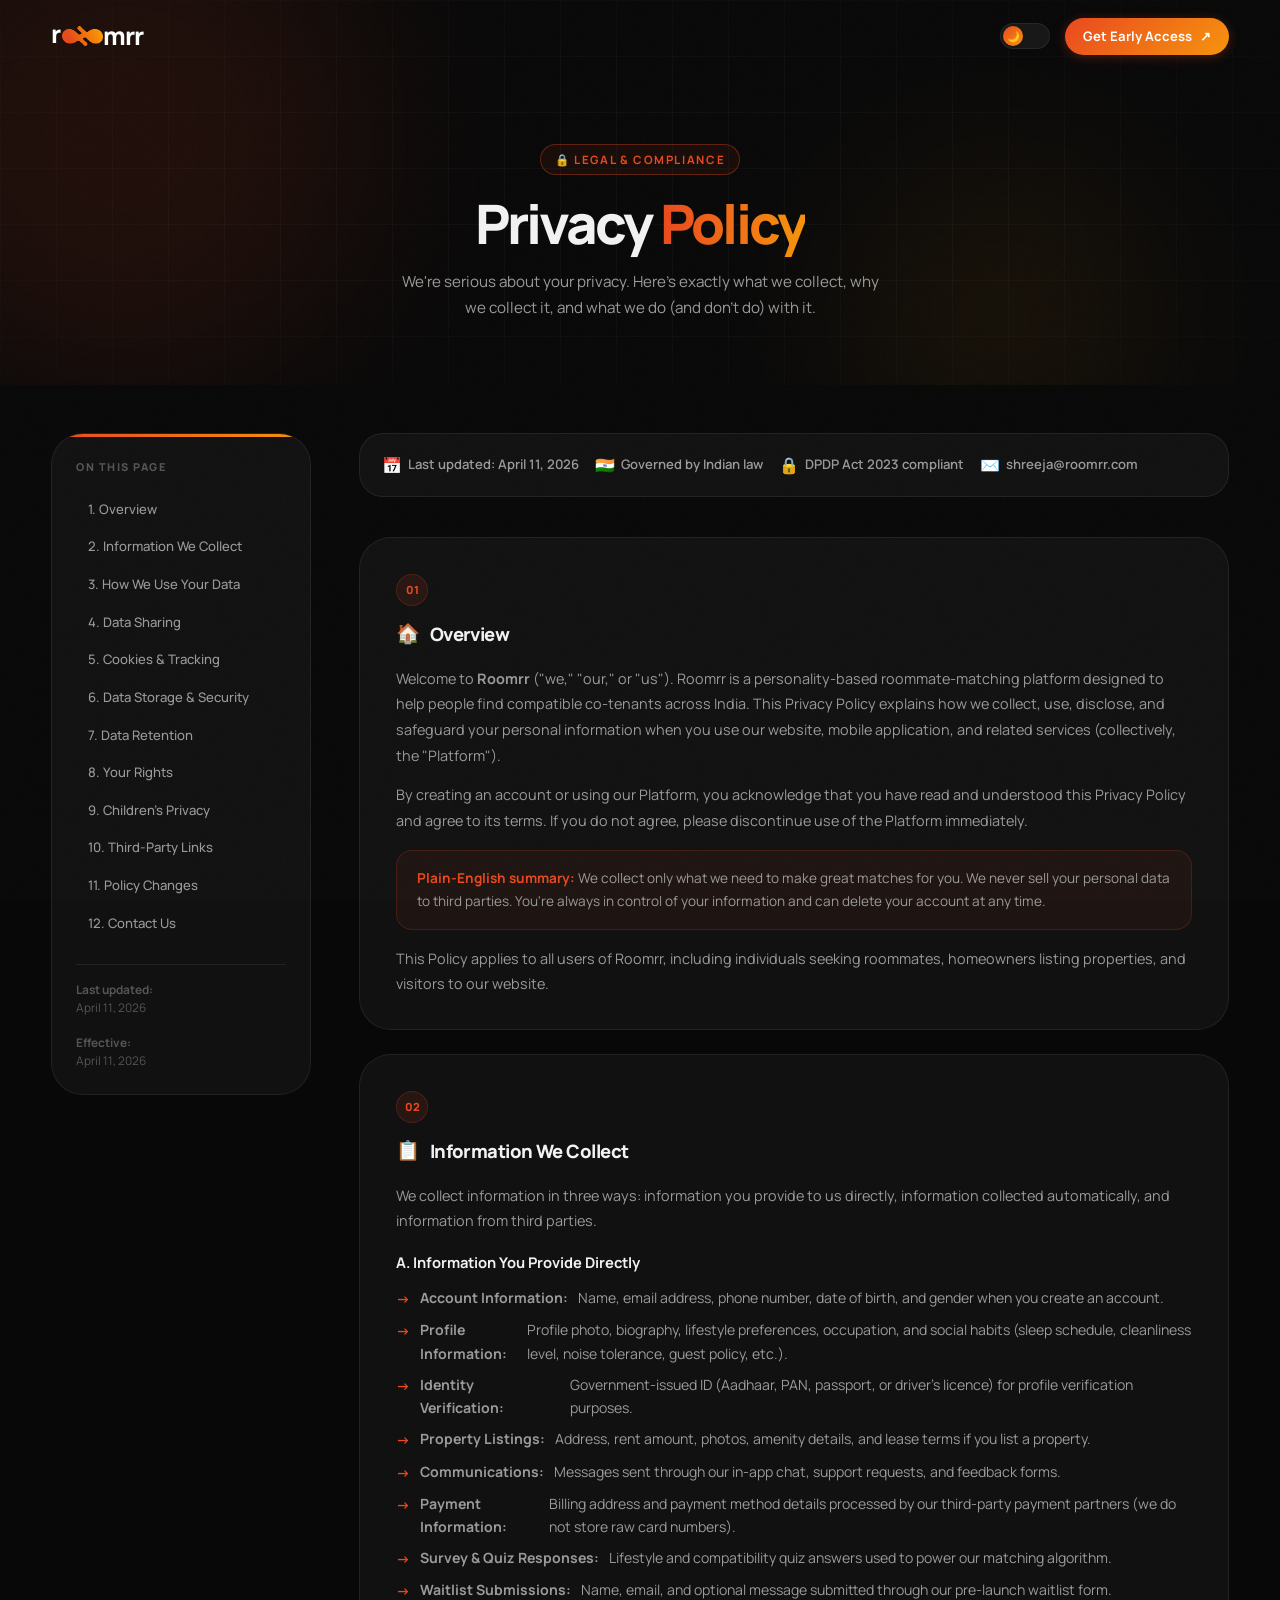
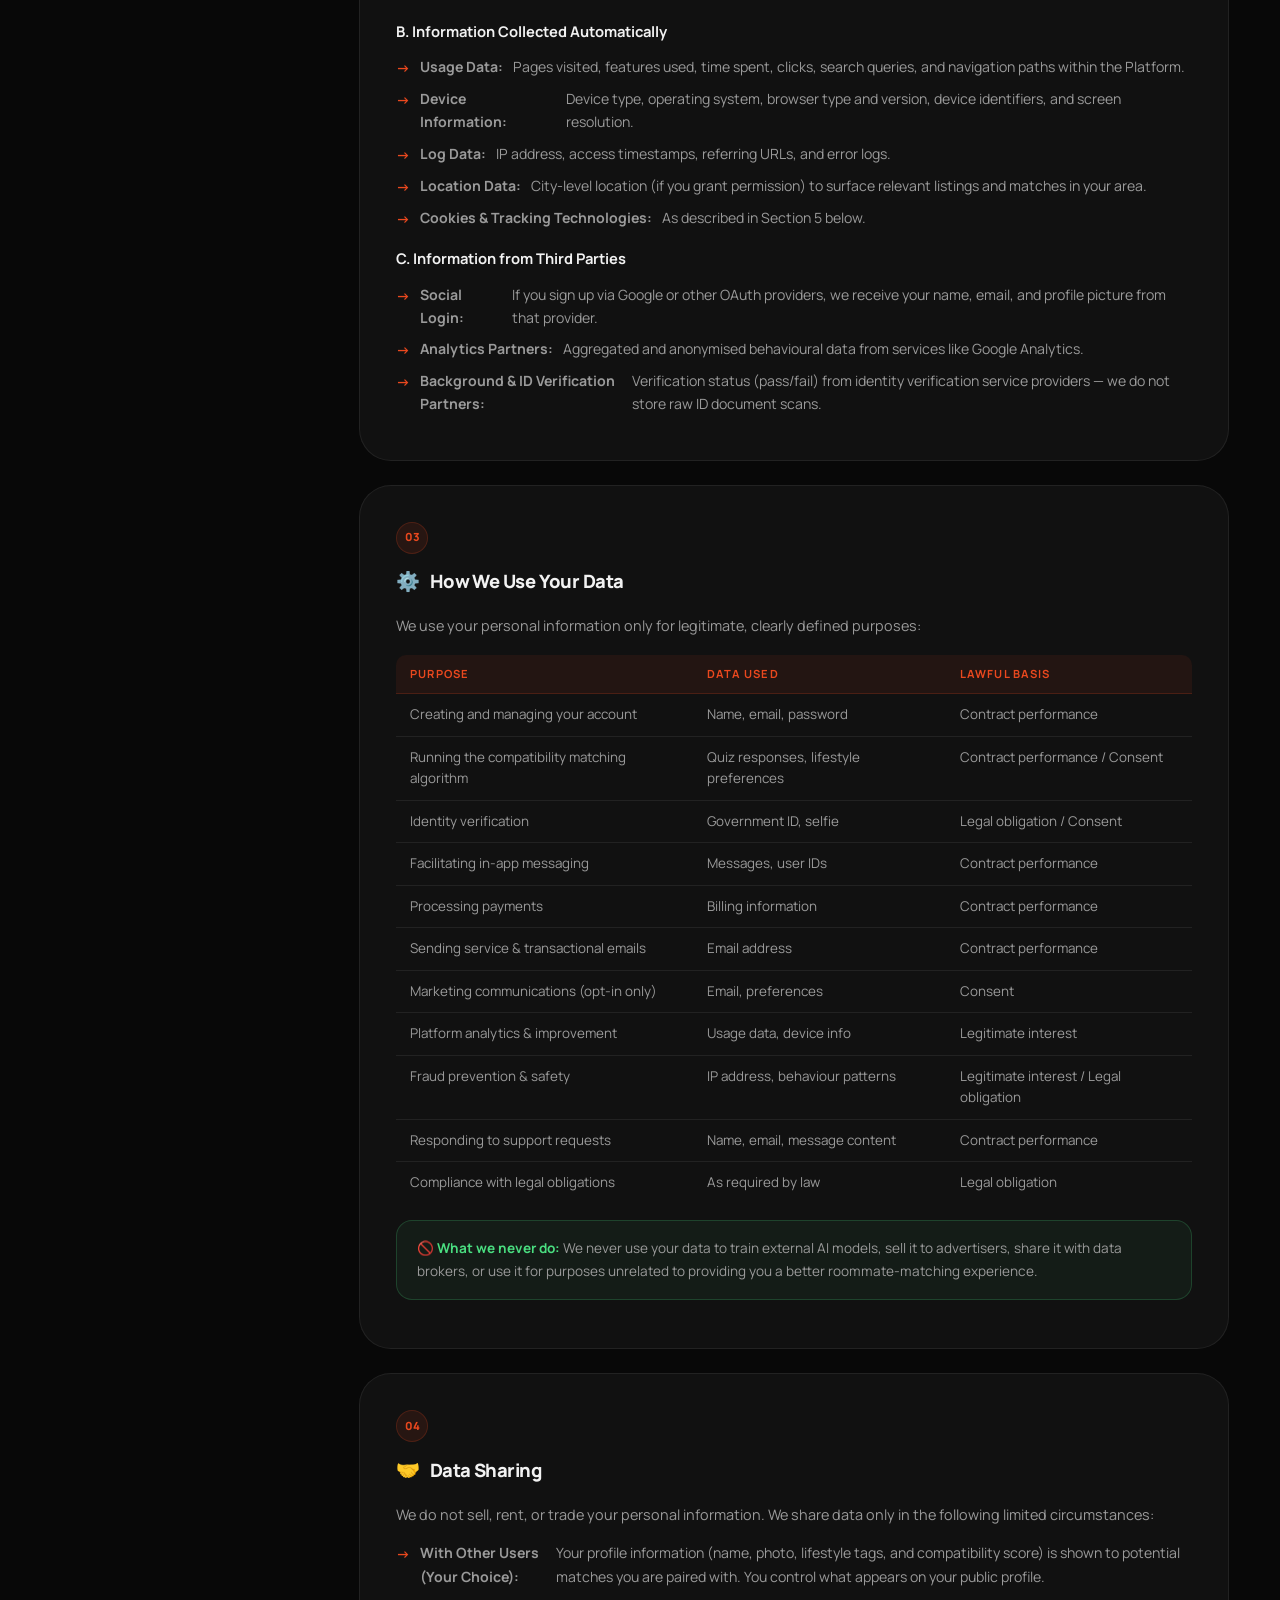
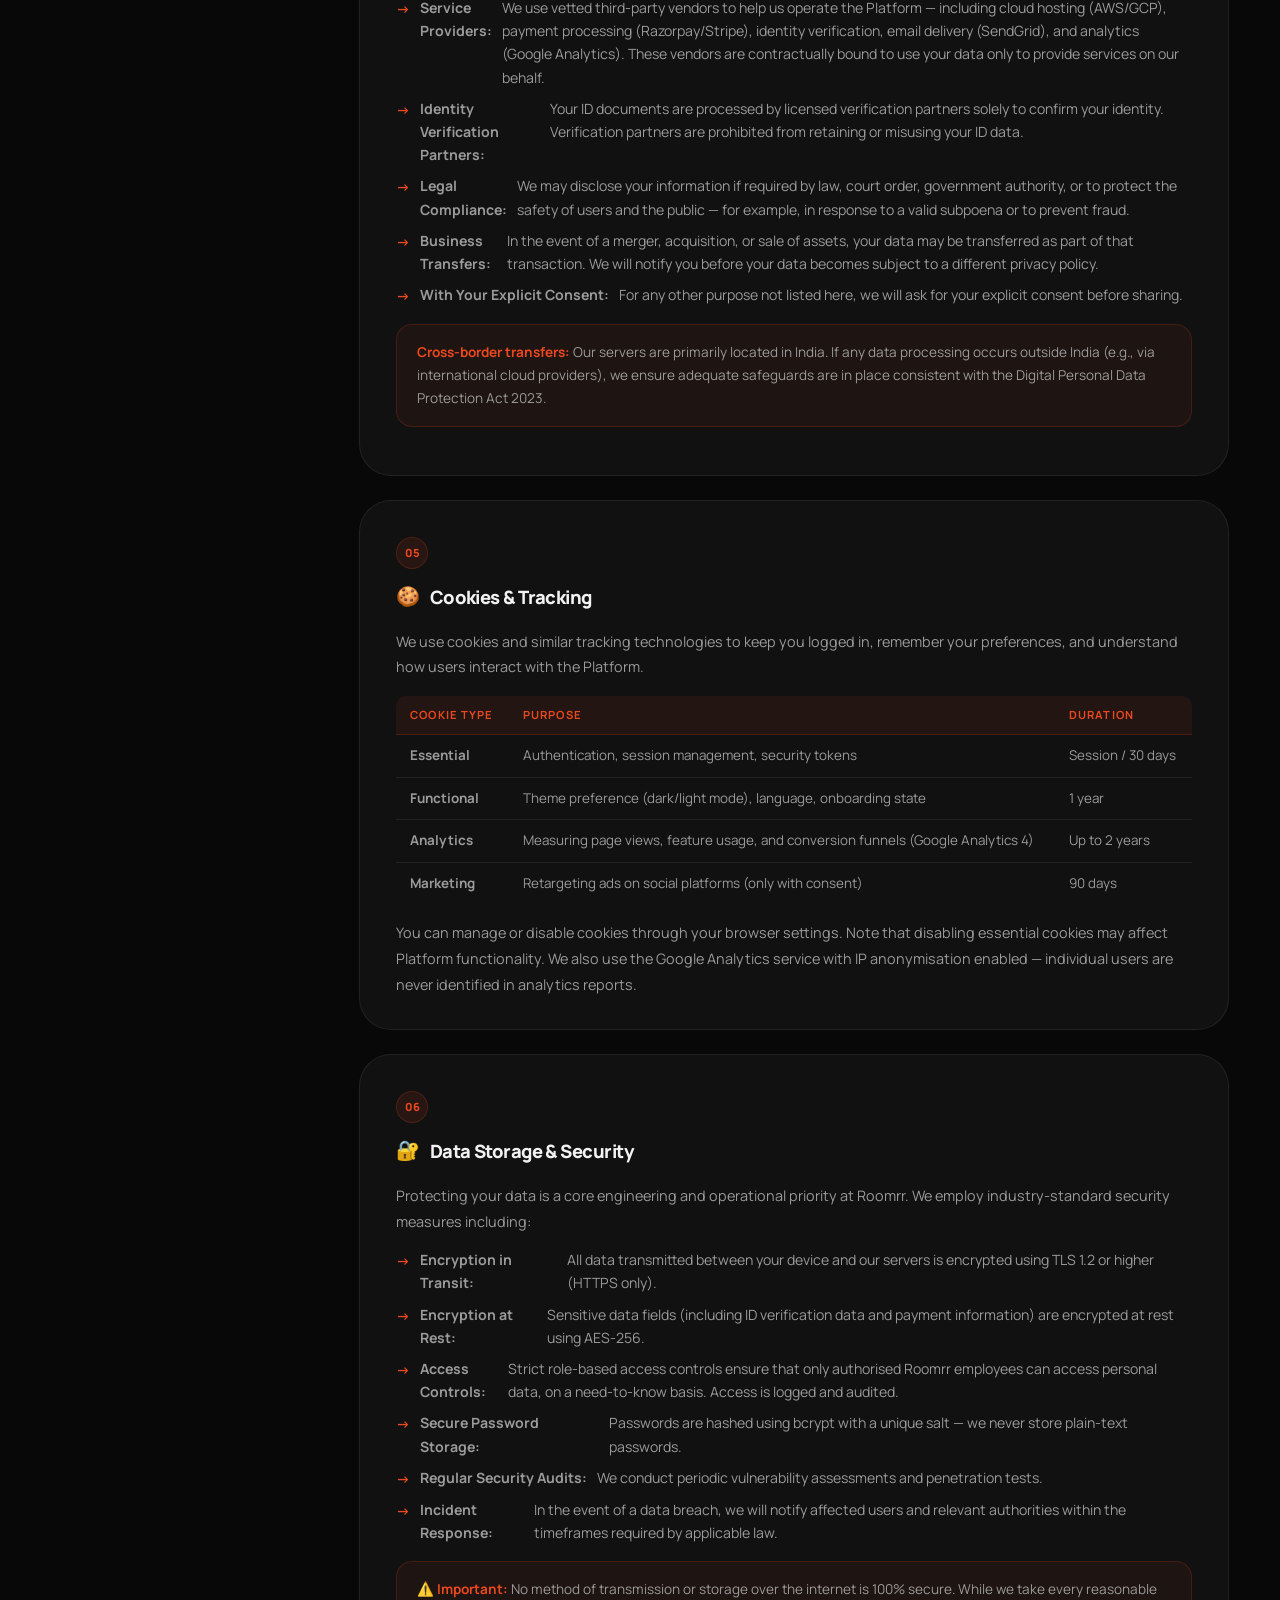
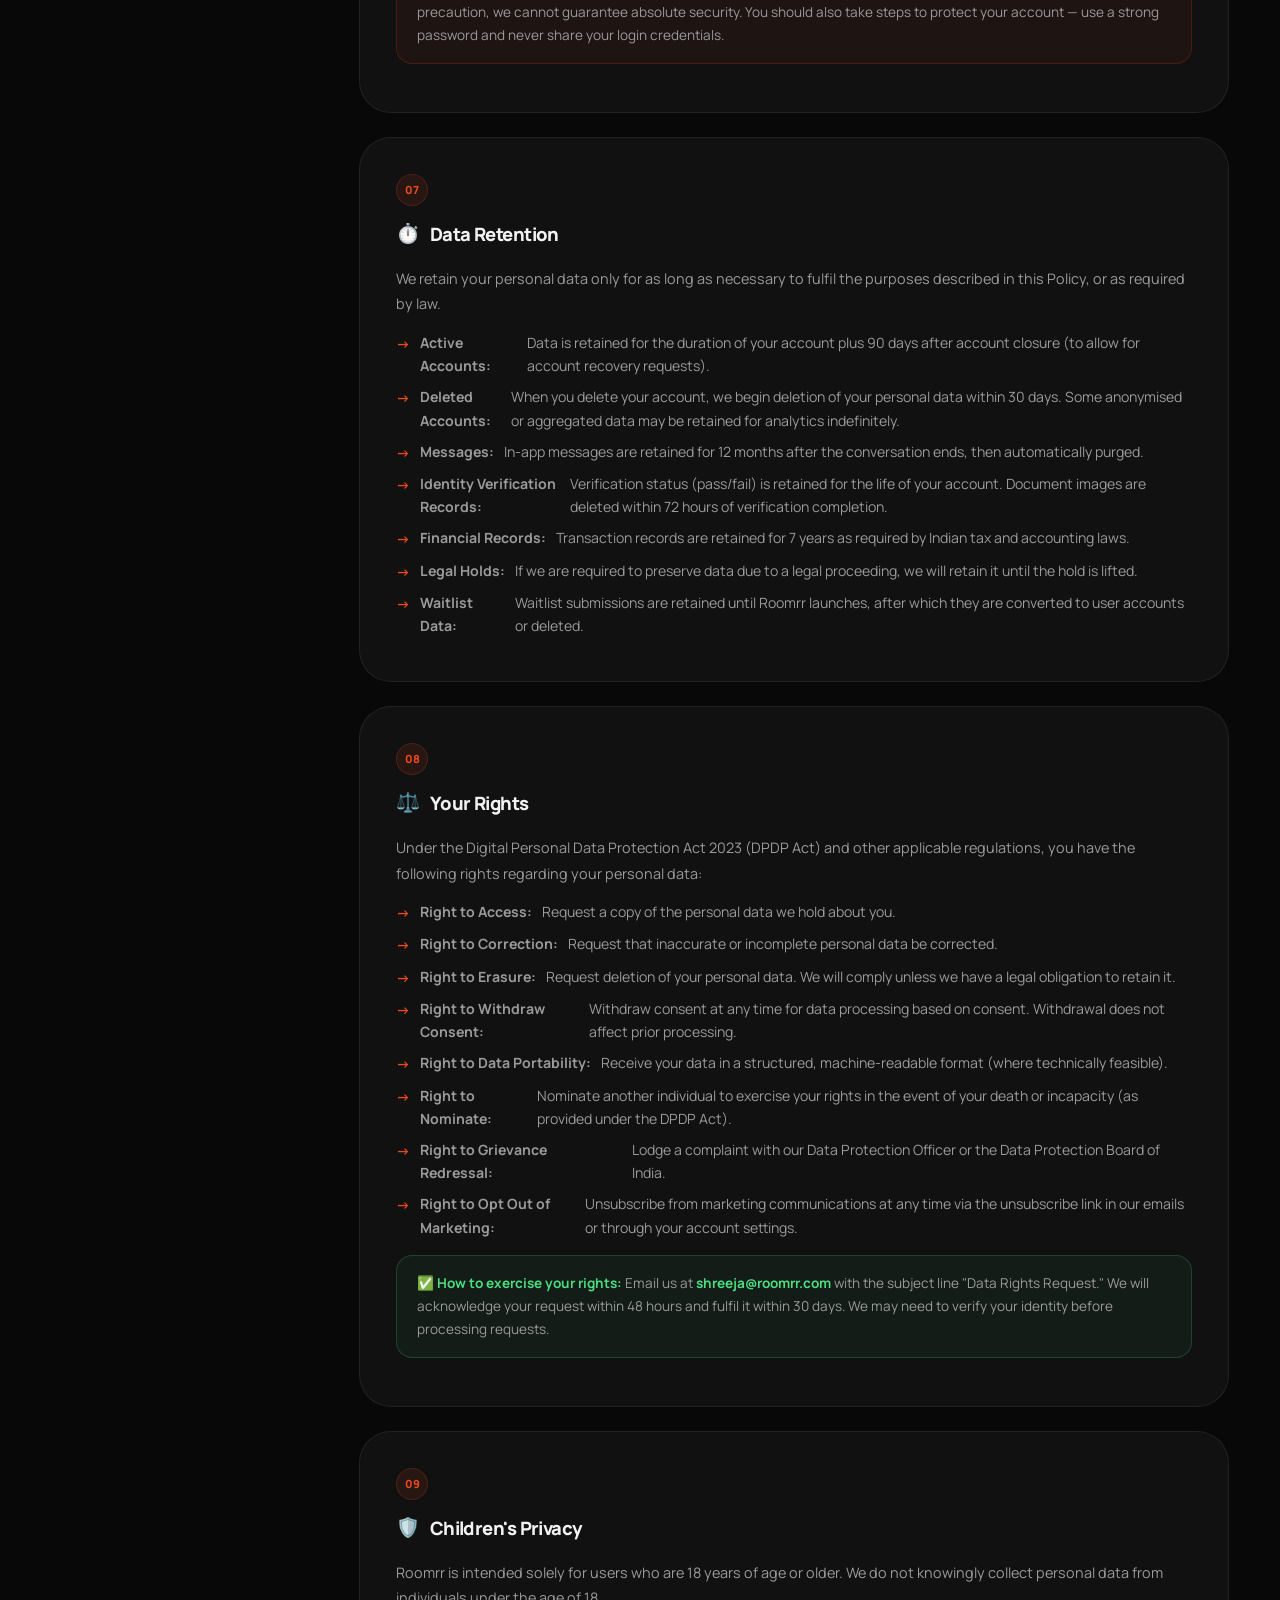
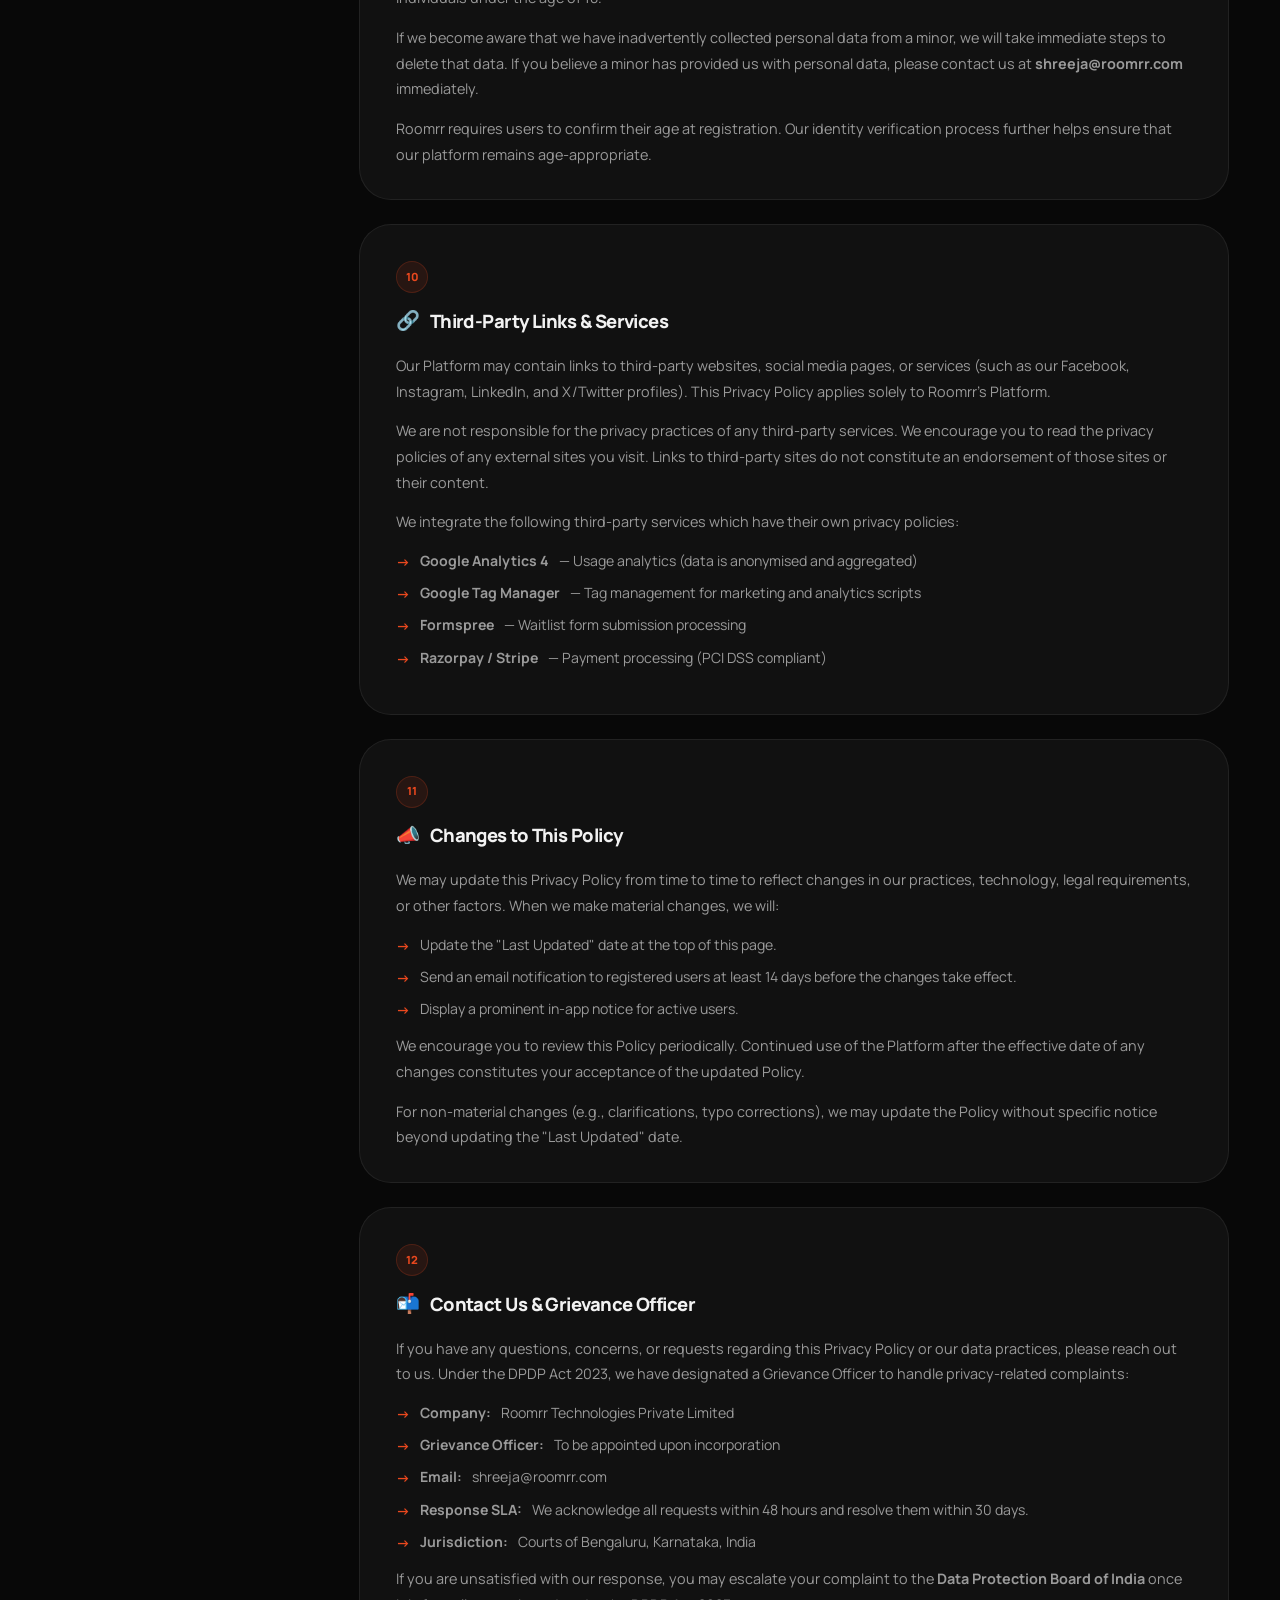
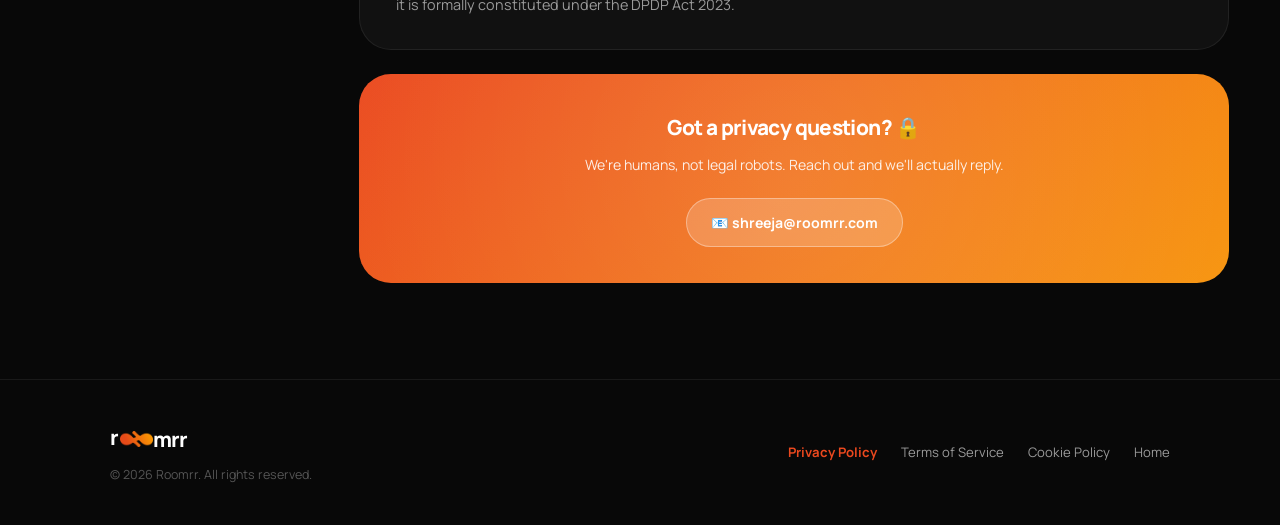
==== commit 880a7047: "Added roomrr and added privacy policy" ====
--- a/privacy_policy.html
+++ b/privacy_policy.html
@@ -499,7 +499,7 @@
         <div class="info-chip"><span>📅</span><span>Last updated: April 11, 2026</span></div>
         <div class="info-chip"><span>🇮🇳</span><span>Governed by Indian law</span></div>
         <div class="info-chip"><span>🔒</span><span>DPDP Act 2023 compliant</span></div>
-        <div class="info-chip"><span>✉️</span><span>privacy@roomrr.app</span></div>
+        <div class="info-chip"><span>✉️</span><span>shreeja@roomrr.com</span></div>
       </div>
 
       <!-- 1. OVERVIEW -->
@@ -738,7 +738,7 @@
           <li><strong>Right to Opt Out of Marketing:</strong> Unsubscribe from marketing communications at any time via the unsubscribe link in our emails or through your account settings.</li>
         </ul>
         <div class="green-box">
-          <strong>✅ How to exercise your rights:</strong> Email us at <strong>privacy@roomrr.app</strong> with the subject line "Data Rights Request." We will acknowledge your request within 48 hours and fulfil it within 30 days. We may need to verify your identity before processing requests.
+          <strong>✅ How to exercise your rights:</strong> Email us at <strong>shreeja@roomrr.com</strong> with the subject line "Data Rights Request." We will acknowledge your request within 48 hours and fulfil it within 30 days. We may need to verify your identity before processing requests.
         </div>
       </section>
 
@@ -747,7 +747,7 @@
         <div class="section-num">09</div>
         <h2><span class="section-icon">🛡️</span> Children's Privacy</h2>
         <p>Roomrr is intended solely for users who are 18 years of age or older. We do not knowingly collect personal data from individuals under the age of 18.</p>
-        <p>If we become aware that we have inadvertently collected personal data from a minor, we will take immediate steps to delete that data. If you believe a minor has provided us with personal data, please contact us at <strong>privacy@roomrr.app</strong> immediately.</p>
+        <p>If we become aware that we have inadvertently collected personal data from a minor, we will take immediate steps to delete that data. If you believe a minor has provided us with personal data, please contact us at <strong>shreeja@roomrr.com</strong> immediately.</p>
         <p>Roomrr requires users to confirm their age at registration. Our identity verification process further helps ensure that our platform remains age-appropriate.</p>
       </section>
 
@@ -788,7 +788,7 @@
         <ul class="policy-list">
           <li><strong>Company:</strong> Roomrr Technologies Private Limited</li>
           <li><strong>Grievance Officer:</strong> To be appointed upon incorporation</li>
-          <li><strong>Email:</strong> privacy@roomrr.app</li>
+          <li><strong>Email:</strong> shreeja@roomrr.com</li>
           <li><strong>Response SLA:</strong> We acknowledge all requests within 48 hours and resolve them within 30 days.</li>
           <li><strong>Jurisdiction:</strong> Courts of Bengaluru, Karnataka, India</li>
         </ul>
@@ -799,7 +799,7 @@
       <div class="contact-card">
         <h3>Got a privacy question? 🔒</h3>
         <p>We're humans, not legal robots. Reach out and we'll actually reply.</p>
-        <a href="mailto:privacy@roomrr.app">📧 privacy@roomrr.app</a>
+        <a href="mailto:shreeja@roomrr.com">📧 shreeja@roomrr.com</a>
       </div>
 
     </div>
